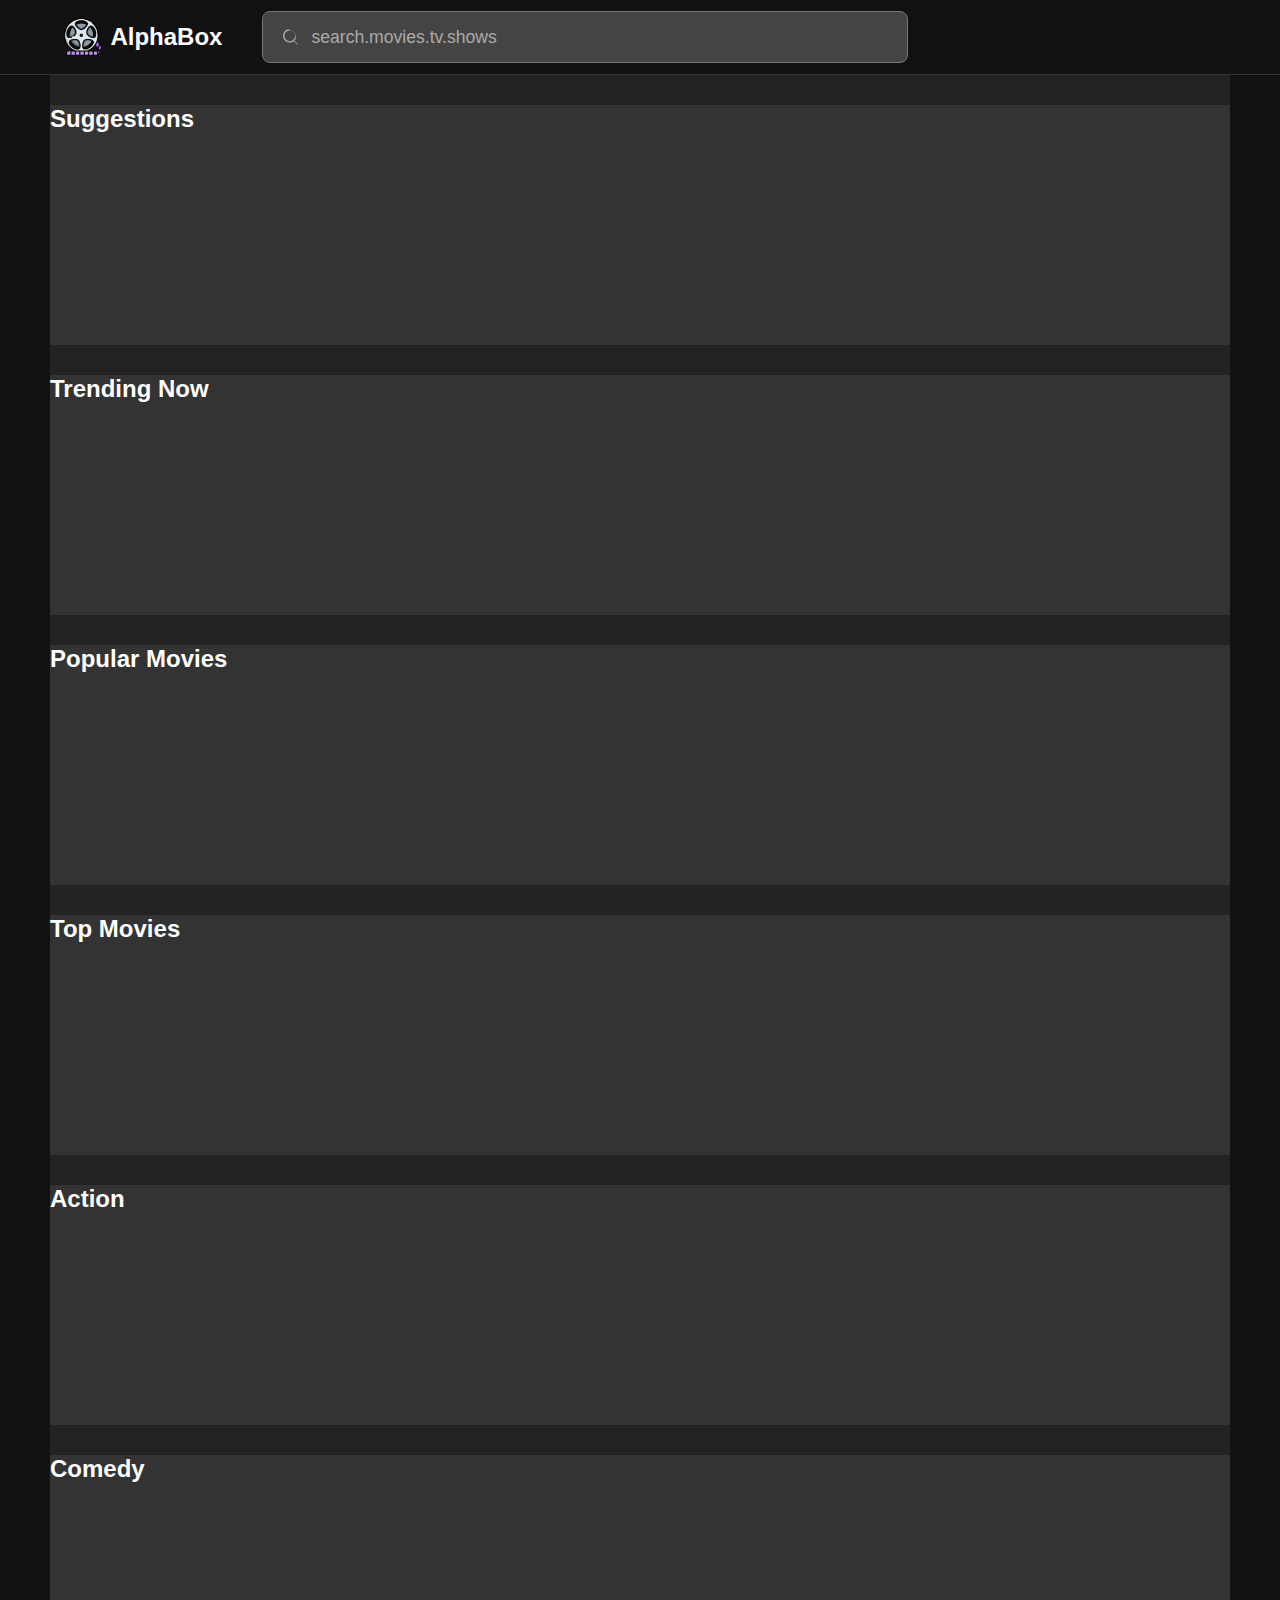
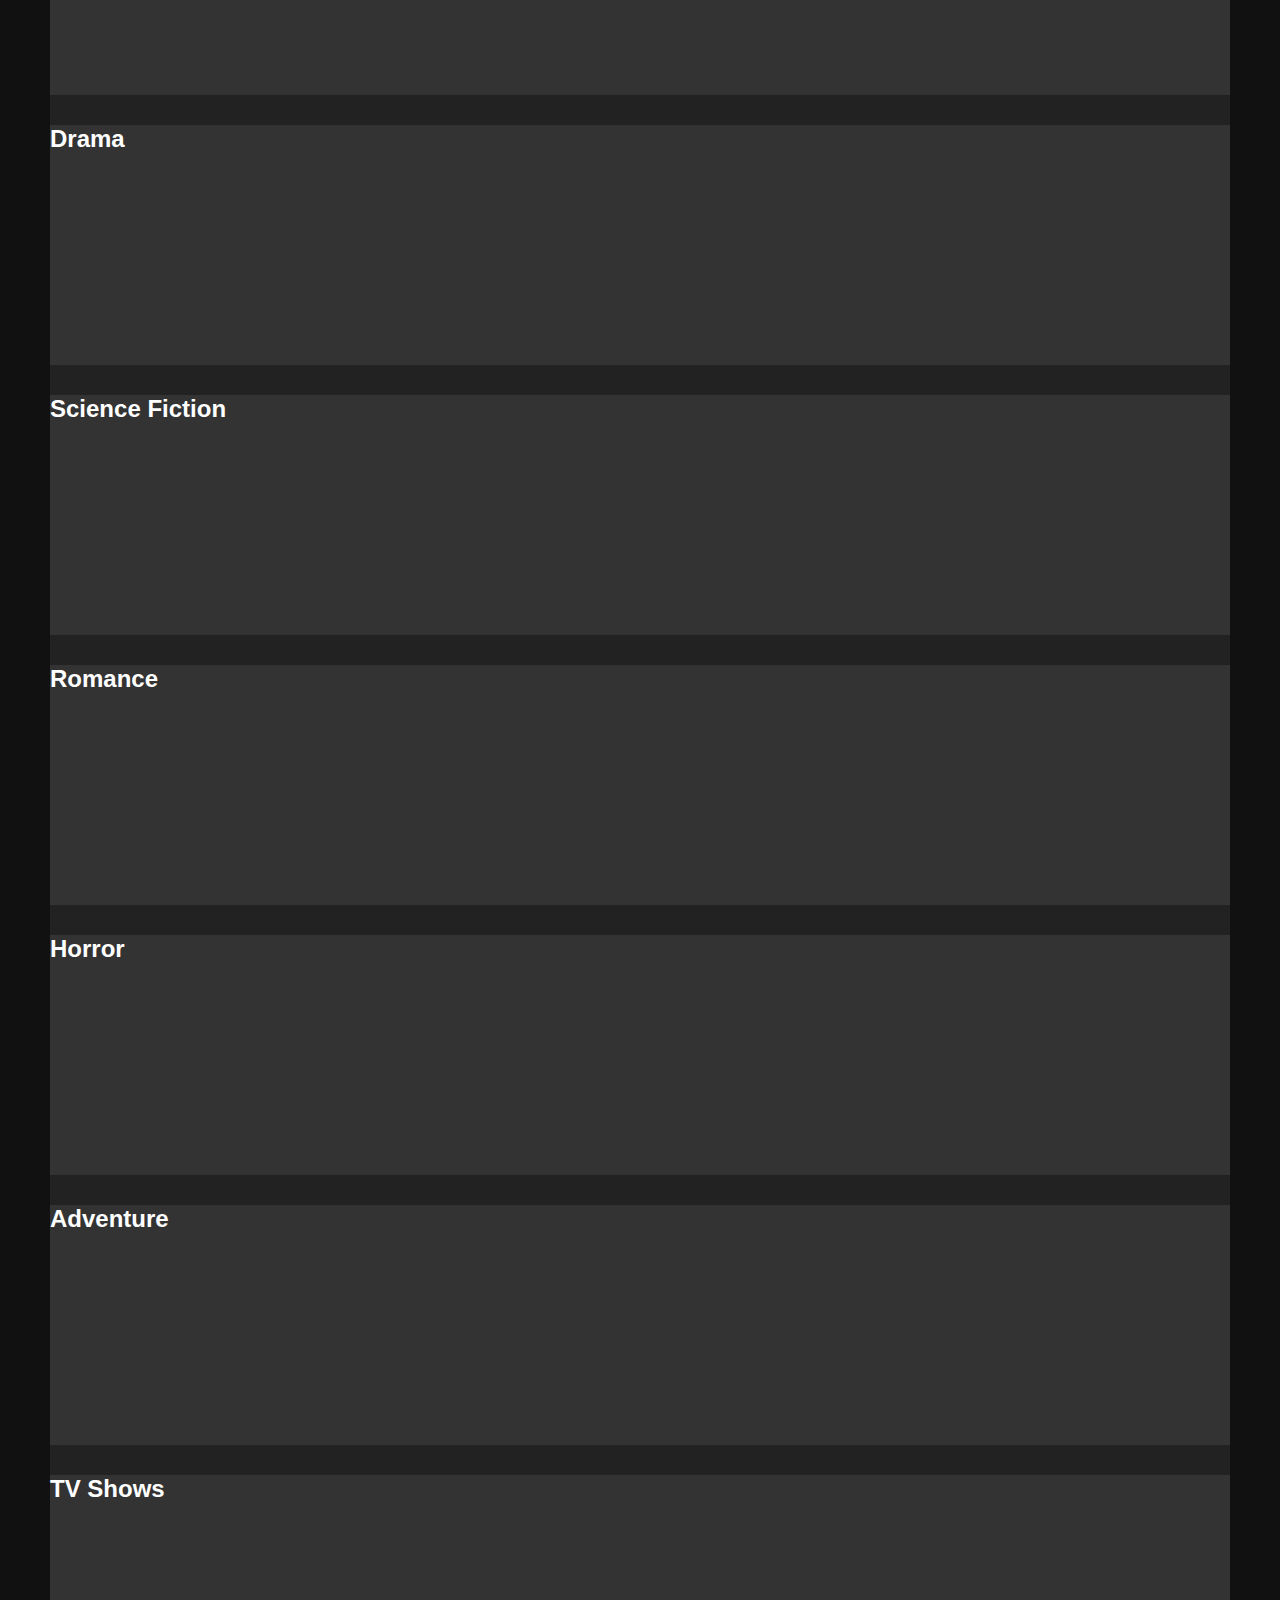
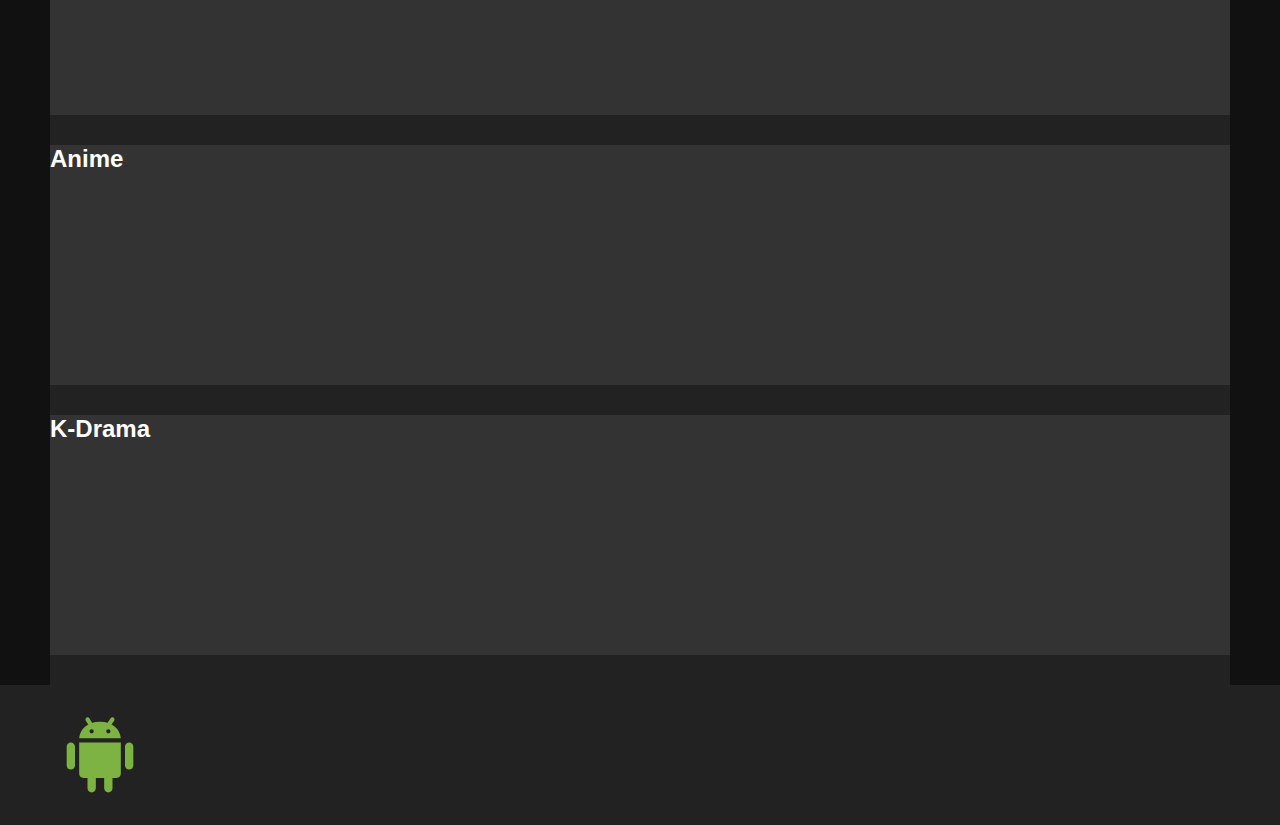
==== index.html @ a5f7875c "Adding Items" ====
<!DOCTYPE html>
<html lang="en">

<head>
    <meta charset="UTF-8">
    <meta name="viewport" content="width=device-width, initial-scale=1.0">
    <title>AlphaBox - Movie/TV Show Database</title>
    <link rel="stylesheet" href="./styles/main.css">
</head>

<body>
    <div class="body">
        <nav class="navbar">
            <div class="nav">
                <!-- An Image -->
                <img src="./media/Icons/film-reel.png" alt="animated-movie-icon">

                <p>AlphaBox</p>
                <div class="search-container">
                    <input type="text" name="search" id="search-input" class="search-input"
                        placeholder="search.movies.tv.shows">
                    <div class="search-icon">
                        <svg xmlns="http://www.w3.org/2000/svg" fill="currentColor" viewBox="0 0 24 24">
                            <path
                                d="M10.2 0C4.6 0 0 4.6 0 10.2s4.6 10.2 10.2 10.2c2.3 0 4.5-.7 6.3-2l4.7 4.7c.2.2.5.2.7 0s.2-.5 0-.7l-4.7-4.7c1.3-1.6 2-3.7 2-6 0-5.6-4.6-10.2-10.2-10.2zm0 18.3c-4.4 0-8-3.6-8-8s3.6-8 8-8 8 3.6 8 8-3.6 8-8 8z" />
                        </svg>
                    </div>
                </div>
            </div>
        </nav>

        <main class="main">
            <div class="main-content">
                <section class="category">
                    <h2>Suggestions</h2>
                    <div class="suggestions"></div>
                </section>

                <section class="category">
                    <h2>Trending Now</h2>
                    <div class="trending-now"></div>
                </section>

                <section class="category">
                    <h2>Popular Movies</h2>
                    <div class="popular-movies"></div>
                </section>

                <section class="category">
                    <h2>Top Movies</h2>
                    <div class=""></div>
                </section>

                <section class="category">
                    <h2>Action</h2>
                    <div class=""></div>
                </section>

                <section class="category">
                    <h2>Comedy</h2>
                    <div class=""></div>
                </section>

                <section class="category">
                    <h2>Drama</h2>
                    <div class=""></div>
                </section>

                <section class="category">
                    <h2>Science Fiction</h2>
                    <div class=""></div>
                </section>

                <section class="category">
                    <h2>Romance</h2>
                    <div class=""></div>
                </section>

                <section class="category">
                    <h2>Horror</h2>
                    <div class=""></div>
                </section>

                <section class="category">
                    <h2>Adventure</h2>
                    <div class=""></div>
                </section>

                <section class="category">
                    <h2>TV Shows</h2>
                    <div class=""></div>
                </section>

                <section class="category">
                    <h2>Anime</h2>
                    <div class=""></div>
                </section>

                <section class="category">
                    <h2>K-Drama</h2>
                    <div class=""></div>
                </section>
            </div>
        </main>

        <footer class="footer">
            <!-- Android Icon -->
            <svg xmlns="http://www.w3.org/2000/svg" x="0px" y="0px" width="100" height="100" viewBox="0 0 48 48">
                <path fill="#7cb342"
                    d="M12 29c0 1.1-.9 2-2 2s-2-.9-2-2v-9c0-1.1.9-2 2-2s2 .9 2 2V29zM40 29c0 1.1-.9 2-2 2s-2-.9-2-2v-9c0-1.1.9-2 2-2s2 .9 2 2V29zM22 40c0 1.1-.9 2-2 2s-2-.9-2-2v-9c0-1.1.9-2 2-2s2 .9 2 2V40zM30 40c0 1.1-.9 2-2 2s-2-.9-2-2v-9c0-1.1.9-2 2-2s2 .9 2 2V40z">
                </path>
                <path fill="#7cb342"
                    d="M14 18v15c0 1.1.9 2 2 2h16c1.1 0 2-.9 2-2V18H14zM24 8c-6 0-9.7 3.6-10 8h20C33.7 11.6 30 8 24 8zM20 13.6c-.6 0-1-.4-1-1 0-.6.4-1 1-1s1 .4 1 1C21 13.1 20.6 13.6 20 13.6zM28 13.6c-.6 0-1-.4-1-1 0-.6.4-1 1-1s1 .4 1 1C29 13.1 28.6 13.6 28 13.6z">
                </path>
                <path fill="#7cb342"
                    d="M28.3 10.5c-.2 0-.4-.1-.6-.2-.5-.3-.6-.9-.3-1.4l1.7-2.5c.3-.5.9-.6 1.4-.3.5.3.6.9.3 1.4l-1.7 2.5C29 10.3 28.7 10.5 28.3 10.5zM19.3 10.1c-.3 0-.7-.2-.8-.5l-1.3-2.1c-.3-.5-.2-1.1.3-1.4.5-.3 1.1-.2 1.4.3l1.3 2.1c.3.5.2 1.1-.3 1.4C19.7 10 19.5 10.1 19.3 10.1z">
                </path>
            </svg>
        </footer>
    </div>


</body>

</html>
---- styles/main.css ----
:root {
    --main-bg-color: #111;
    --bg-shades: #444;
    --main-text-color: #aaa;
}

* {
    margin: 0;
    padding: 0;
    box-sizing: border-box;
    font-family: "Montserrat", sans-serif;
    border: none;
    outline: none;
    text-decoration: none;
}

html,
body {
    height: 100%;
}

.body {
    min-height: 100vh;
}

/* --------------STYLING THE NAVIGATION PANE-------------- */
.navbar {
    display: flex;
    align-items: center;
    border-bottom: 1px solid #333;
    position: sticky;
    top: 0;
    z-index: 1;
    background: var(--main-bg-color);
    /* gap: 20px; */
    width: 100%;
}

.navbar .nav {
    display: flex;
    flex-direction: row;
    display: flex;
    align-items: center;
    gap: .5rem;
    padding: .7rem 4rem;
    width: 100%;
}

.navbar .nav p {
    color: white;
    font-size: 1.5rem;
    font-weight: 600;
}

.navbar .nav .search-container {
    display: flex;
    position: relative;
    width: 100%;
    align-items: center;
    margin: 0 2rem;
}

.navbar .nav .search-container .search-input {
    font-size: 1.1rem;
    padding: .9rem 3rem;
    border-radius: .5rem;
    width: 70%;
    background: var(--bg-shades);
    border: 1px solid #777;
    color: var(--main-text-color);
}

.navbar .nav .search-container .search-input::placeholder {
    color: var(--main-text-color);
}

.navbar .nav .search-container .search-input:focus {
    border: 1px solid #fff;
}

/* Override autocomplete styles */
.navbar .nav .search-container .search-input:-webkit-autofill,
.navbar .nav .search-container .search-input:-webkit-autofill:hover,
.navbar .nav .search-container .search-input:-webkit-autofill:focus,
.navbar .nav .search-container .search-input:autofill,
.navbar .nav .search-container .search-input:autofill:hover,
.navbar .nav .search-container .search-input:autofill:focus {
    -webkit-text-fill-color: var(--main-text-color) !important;
    -webkit-box-shadow: 0 0 0px 1000px var(--bg-shades) inset !important;
    box-shadow: 0 0 0px 1000px var(--bg-shades) inset !important;
    transition: background-color 5000s ease-in-out 0s !important;
}

.navbar .nav .search-container .search-icon {
    position: absolute;
    display: flex;
    left: 1.3rem;
    top: 50%;
    transform: translateY(-50%);
    color: var(--main-text-color);
}

.navbar .nav .search-container .search-icon svg {
    color: inherit;
    width: 1rem;
    cursor: pointer;
}

.navbar .nav img {
    width: 2.4rem;
}

/* =========== END OF NAVBAR========== */

/* ============== STYLING THE MAIN DIV ============== */

.main {
    background: var(--main-bg-color);
    /* height: 70vh; */
    display: flex;
    flex-direction: column;
    justify-content: center;
    padding: 0 50px;
}

.main .main-content {
    color: white;
    background: #222;
    height: 100%;
}

.main .main-content .category {
    display: flex;
    flex-direction: column;
    height: 15rem;
    background: #333;
    margin: 30px 0;
}

/* ----------END OF MAIN DIV---------- */

/* ---------------STYLING THE FOOTER-------------- */
.footer {
    background: #222;
    display: flex;
    flex-direction: column;
    justify-content: center;
    padding: 20px 50px;
}










/* Media Query widths */
/* 
Mobile
720px

PC X Big Tab
1100px
1300px
1500px;
*/
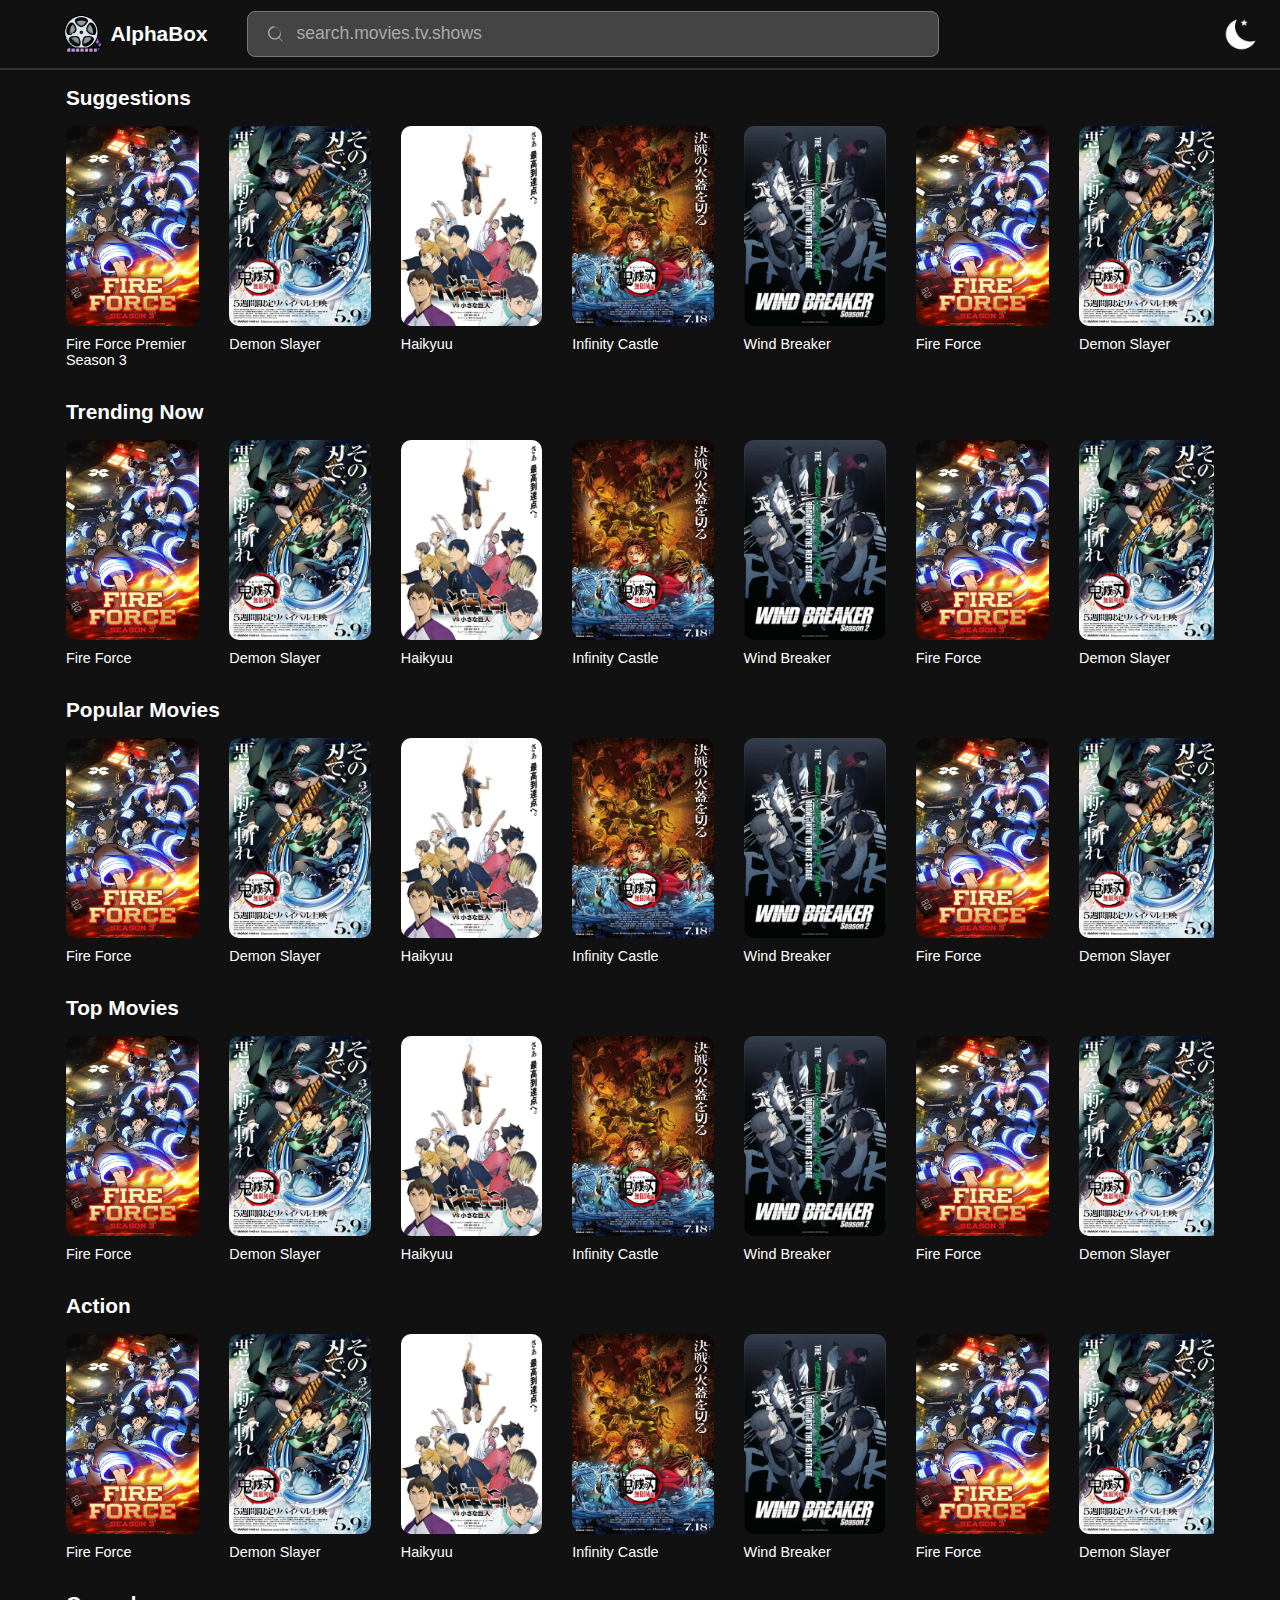
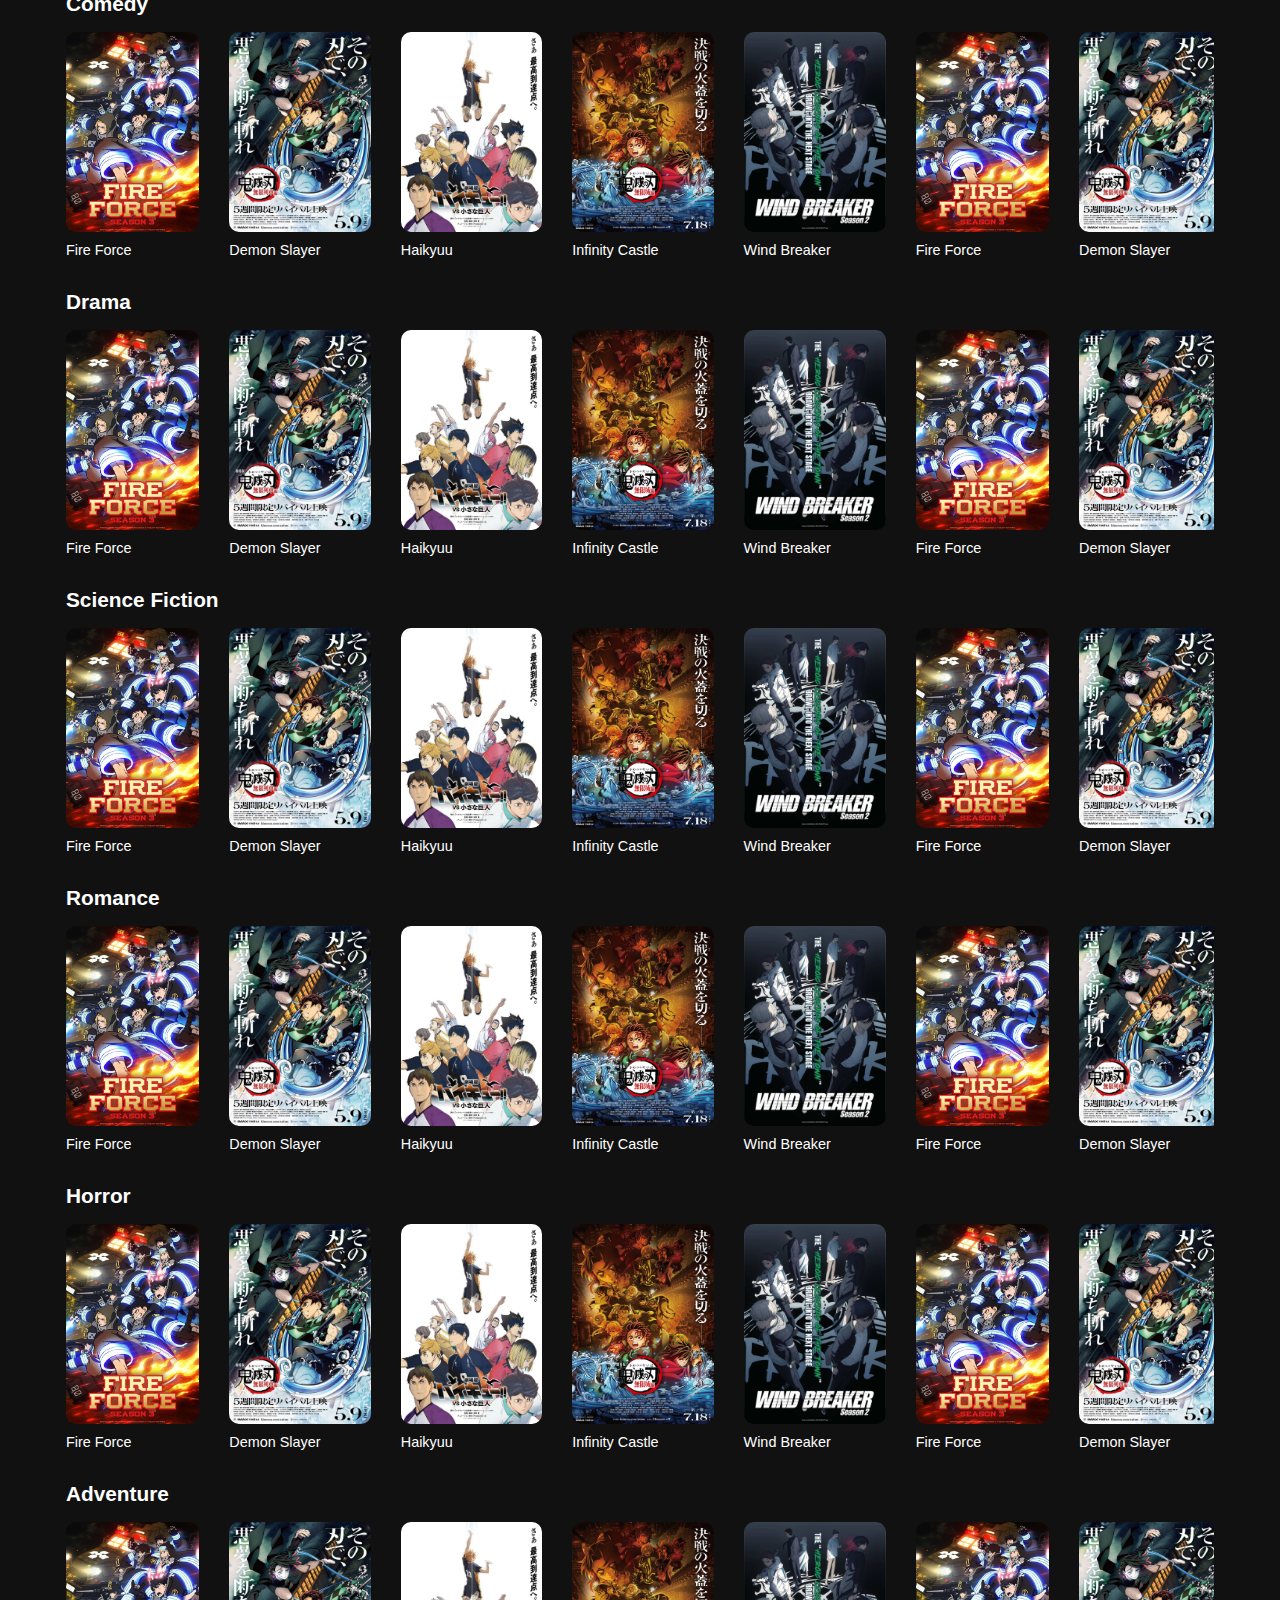
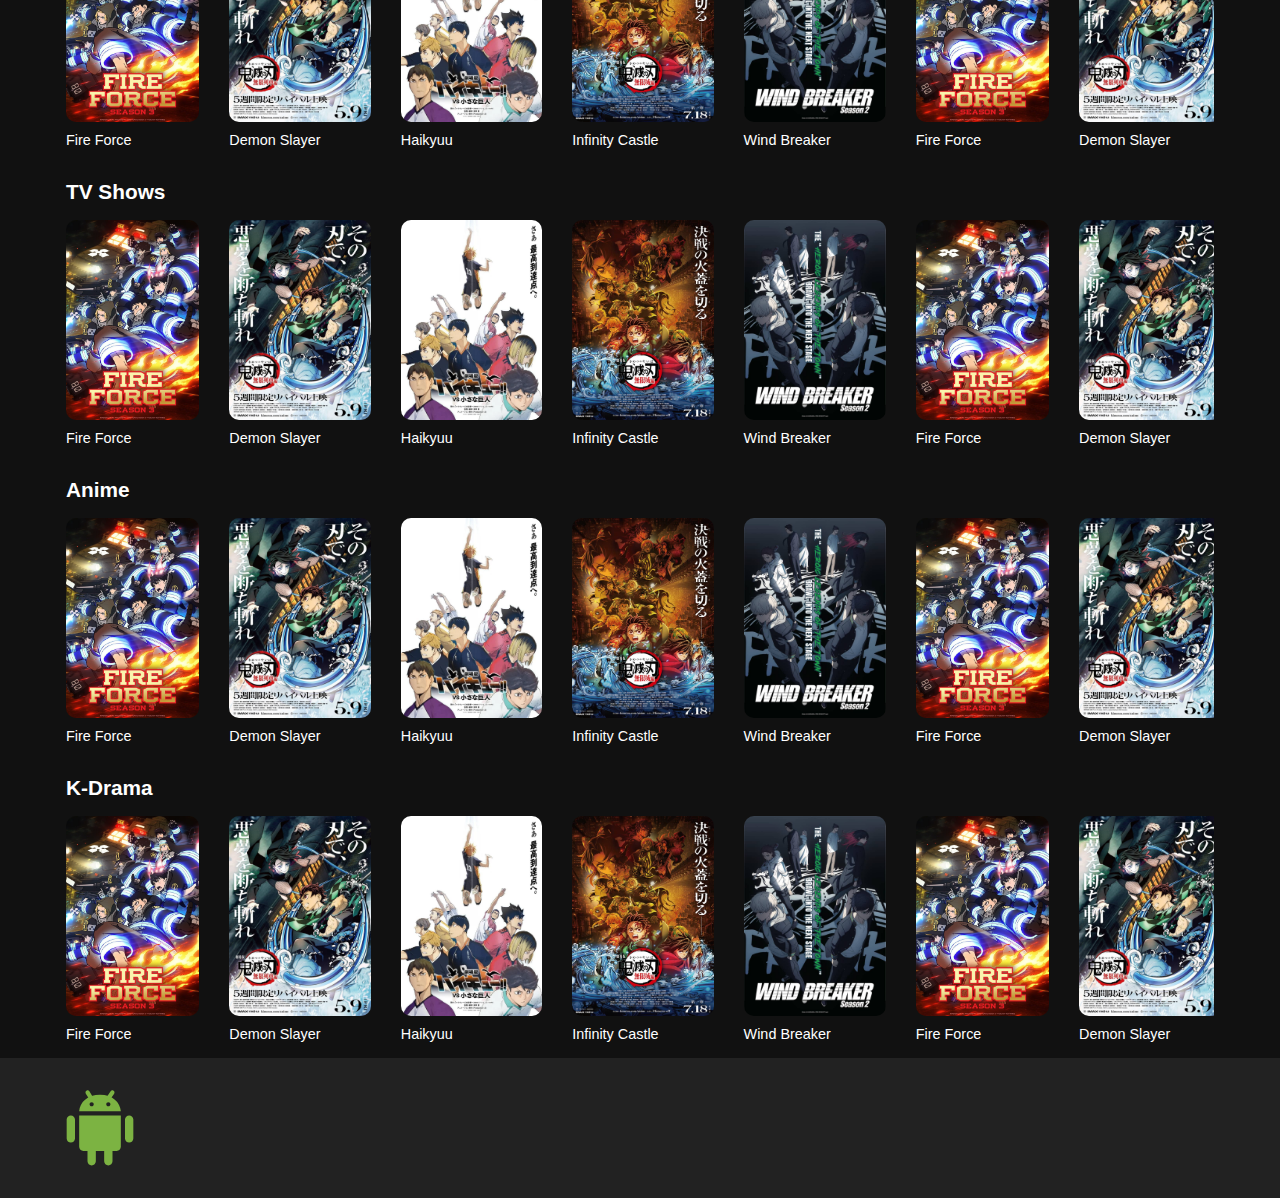
==== commit 196d809d: "Added More Styles and Style component" ====
--- a/index.html
+++ b/index.html
@@ -26,6 +26,7 @@
                         </svg>
                     </div>
                 </div>
+                <img src="./media/Icons/moon.png" alt="Dark or Light Mode" id="dark-light-mode">
             </div>
         </nav>
 
@@ -33,72 +34,646 @@
             <div class="main-content">
                 <section class="category">
                     <h2>Suggestions</h2>
-                    <div class="suggestions"></div>
+                    <div class="suggestions movies">
+                        <div class="movieSum">
+                            <img src="./media/Images/Fire Force.jpg" alt="Movie Summary">
+                            <p>Fire Force Premier Season 3</p>
+                        </div>
+                        <div class="movieSum">
+                            <img src="./media/Images/Demon Slayer.jpg" alt="Movie Summary">
+                            <p>Demon Slayer</p>
+                        </div>
+                        <div class="movieSum">
+                            <img src="./media/Images/Haikyuu.jpg" alt="Movie Summary">
+                            <p>Haikyuu</p>
+                        </div>
+                        <div class="movieSum">
+                            <img src="./media/Images/Infinity Castle.jpg" alt="Movie Summary">
+                            <p>Infinity Castle</p>
+                        </div>
+                        <div class="movieSum">
+                            <img src="./media/Images/Wind breaker.jpg" alt="Movie Summary">
+                            <p>Wind Breaker</p>
+                        </div>
+                        <div class="movieSum">
+                            <img src="./media/Images/Fire Force.jpg" alt="Movie Summary">
+                            <p>Fire Force</p>
+                        </div>
+                        <div class="movieSum">
+                            <img src="./media/Images/Demon Slayer.jpg" alt="Movie Summary">
+                            <p>Demon Slayer</p>
+                        </div>
+                        <div class="movieSum">
+                            <img src="./media/Images/Haikyuu.jpg" alt="Movie Summary">
+                            <p>Haikyuu</p>
+                        </div>
+                        <div class="movieSum">
+                            <img src="./media/Images/Infinity Castle.jpg" alt="Movie Summary">
+                            <p>Infinity Castle</p>
+                        </div>
+                        <div class="movieSum">
+                            <img src="./media/Images/Wind breaker.jpg" alt="Movie Summary">
+                            <p>Wind Breaker</p>
+                        </div>
+                    </div>
                 </section>
 
                 <section class="category">
                     <h2>Trending Now</h2>
-                    <div class="trending-now"></div>
+                    <div class="trending-now movies">
+                        <div class="movieSum">
+                            <img src="./media/Images/Fire Force.jpg" alt="Movie Summary">
+                            <p>Fire Force</p>
+                        </div>
+                        <div class="movieSum">
+                            <img src="./media/Images/Demon Slayer.jpg" alt="Movie Summary">
+                            <p>Demon Slayer</p>
+                        </div>
+                        <div class="movieSum">
+                            <img src="./media/Images/Haikyuu.jpg" alt="Movie Summary">
+                            <p>Haikyuu</p>
+                        </div>
+                        <div class="movieSum">
+                            <img src="./media/Images/Infinity Castle.jpg" alt="Movie Summary">
+                            <p>Infinity Castle</p>
+                        </div>
+                        <div class="movieSum">
+                            <img src="./media/Images/Wind breaker.jpg" alt="Movie Summary">
+                            <p>Wind Breaker</p>
+                        </div>
+                        <div class="movieSum">
+                            <img src="./media/Images/Fire Force.jpg" alt="Movie Summary">
+                            <p>Fire Force</p>
+                        </div>
+                        <div class="movieSum">
+                            <img src="./media/Images/Demon Slayer.jpg" alt="Movie Summary">
+                            <p>Demon Slayer</p>
+                        </div>
+                        <div class="movieSum">
+                            <img src="./media/Images/Haikyuu.jpg" alt="Movie Summary">
+                            <p>Haikyuu</p>
+                        </div>
+                        <div class="movieSum">
+                            <img src="./media/Images/Infinity Castle.jpg" alt="Movie Summary">
+                            <p>Infinity Castle</p>
+                        </div>
+                        <div class="movieSum">
+                            <img src="./media/Images/Wind breaker.jpg" alt="Movie Summary">
+                            <p>Wind Breaker</p>
+                        </div>
+                    </div>
                 </section>
 
                 <section class="category">
                     <h2>Popular Movies</h2>
-                    <div class="popular-movies"></div>
+                    <div class="popular-movies movies">
+                        <div class="movieSum">
+                            <img src="./media/Images/Fire Force.jpg" alt="Movie Summary">
+                            <p>Fire Force</p>
+                        </div>
+                        <div class="movieSum">
+                            <img src="./media/Images/Demon Slayer.jpg" alt="Movie Summary">
+                            <p>Demon Slayer</p>
+                        </div>
+                        <div class="movieSum">
+                            <img src="./media/Images/Haikyuu.jpg" alt="Movie Summary">
+                            <p>Haikyuu</p>
+                        </div>
+                        <div class="movieSum">
+                            <img src="./media/Images/Infinity Castle.jpg" alt="Movie Summary">
+                            <p>Infinity Castle</p>
+                        </div>
+                        <div class="movieSum">
+                            <img src="./media/Images/Wind breaker.jpg" alt="Movie Summary">
+                            <p>Wind Breaker</p>
+                        </div>
+                        <div class="movieSum">
+                            <img src="./media/Images/Fire Force.jpg" alt="Movie Summary">
+                            <p>Fire Force</p>
+                        </div>
+                        <div class="movieSum">
+                            <img src="./media/Images/Demon Slayer.jpg" alt="Movie Summary">
+                            <p>Demon Slayer</p>
+                        </div>
+                        <div class="movieSum">
+                            <img src="./media/Images/Haikyuu.jpg" alt="Movie Summary">
+                            <p>Haikyuu</p>
+                        </div>
+                        <div class="movieSum">
+                            <img src="./media/Images/Infinity Castle.jpg" alt="Movie Summary">
+                            <p>Infinity Castle</p>
+                        </div>
+                        <div class="movieSum">
+                            <img src="./media/Images/Wind breaker.jpg" alt="Movie Summary">
+                            <p>Wind Breaker</p>
+                        </div>
+                    </div>
                 </section>
 
                 <section class="category">
                     <h2>Top Movies</h2>
-                    <div class=""></div>
+                    <div class="top-movies movies">
+                        <div class="movieSum">
+                            <img src="./media/Images/Fire Force.jpg" alt="Movie Summary">
+                            <p>Fire Force</p>
+                        </div>
+                        <div class="movieSum">
+                            <img src="./media/Images/Demon Slayer.jpg" alt="Movie Summary">
+                            <p>Demon Slayer</p>
+                        </div>
+                        <div class="movieSum">
+                            <img src="./media/Images/Haikyuu.jpg" alt="Movie Summary">
+                            <p>Haikyuu</p>
+                        </div>
+                        <div class="movieSum">
+                            <img src="./media/Images/Infinity Castle.jpg" alt="Movie Summary">
+                            <p>Infinity Castle</p>
+                        </div>
+                        <div class="movieSum">
+                            <img src="./media/Images/Wind breaker.jpg" alt="Movie Summary">
+                            <p>Wind Breaker</p>
+                        </div>
+                        <div class="movieSum">
+                            <img src="./media/Images/Fire Force.jpg" alt="Movie Summary">
+                            <p>Fire Force</p>
+                        </div>
+                        <div class="movieSum">
+                            <img src="./media/Images/Demon Slayer.jpg" alt="Movie Summary">
+                            <p>Demon Slayer</p>
+                        </div>
+                        <div class="movieSum">
+                            <img src="./media/Images/Haikyuu.jpg" alt="Movie Summary">
+                            <p>Haikyuu</p>
+                        </div>
+                        <div class="movieSum">
+                            <img src="./media/Images/Infinity Castle.jpg" alt="Movie Summary">
+                            <p>Infinity Castle</p>
+                        </div>
+                        <div class="movieSum">
+                            <img src="./media/Images/Wind breaker.jpg" alt="Movie Summary">
+                            <p>Wind Breaker</p>
+                        </div>
+                    </div>
                 </section>
 
                 <section class="category">
                     <h2>Action</h2>
-                    <div class=""></div>
+                    <div class="action movies">
+                        <div class="movieSum">
+                            <img src="./media/Images/Fire Force.jpg" alt="Movie Summary">
+                            <p>Fire Force</p>
+                        </div>
+                        <div class="movieSum">
+                            <img src="./media/Images/Demon Slayer.jpg" alt="Movie Summary">
+                            <p>Demon Slayer</p>
+                        </div>
+                        <div class="movieSum">
+                            <img src="./media/Images/Haikyuu.jpg" alt="Movie Summary">
+                            <p>Haikyuu</p>
+                        </div>
+                        <div class="movieSum">
+                            <img src="./media/Images/Infinity Castle.jpg" alt="Movie Summary">
+                            <p>Infinity Castle</p>
+                        </div>
+                        <div class="movieSum">
+                            <img src="./media/Images/Wind breaker.jpg" alt="Movie Summary">
+                            <p>Wind Breaker</p>
+                        </div>
+                        <div class="movieSum">
+                            <img src="./media/Images/Fire Force.jpg" alt="Movie Summary">
+                            <p>Fire Force</p>
+                        </div>
+                        <div class="movieSum">
+                            <img src="./media/Images/Demon Slayer.jpg" alt="Movie Summary">
+                            <p>Demon Slayer</p>
+                        </div>
+                        <div class="movieSum">
+                            <img src="./media/Images/Haikyuu.jpg" alt="Movie Summary">
+                            <p>Haikyuu</p>
+                        </div>
+                        <div class="movieSum">
+                            <img src="./media/Images/Infinity Castle.jpg" alt="Movie Summary">
+                            <p>Infinity Castle</p>
+                        </div>
+                        <div class="movieSum">
+                            <img src="./media/Images/Wind breaker.jpg" alt="Movie Summary">
+                            <p>Wind Breaker</p>
+                        </div>
+                    </div>
                 </section>
 
                 <section class="category">
                     <h2>Comedy</h2>
-                    <div class=""></div>
+                    <div class="comedy movies">
+                        <div class="movieSum">
+                            <img src="./media/Images/Fire Force.jpg" alt="Movie Summary">
+                            <p>Fire Force</p>
+                        </div>
+                        <div class="movieSum">
+                            <img src="./media/Images/Demon Slayer.jpg" alt="Movie Summary">
+                            <p>Demon Slayer</p>
+                        </div>
+                        <div class="movieSum">
+                            <img src="./media/Images/Haikyuu.jpg" alt="Movie Summary">
+                            <p>Haikyuu</p>
+                        </div>
+                        <div class="movieSum">
+                            <img src="./media/Images/Infinity Castle.jpg" alt="Movie Summary">
+                            <p>Infinity Castle</p>
+                        </div>
+                        <div class="movieSum">
+                            <img src="./media/Images/Wind breaker.jpg" alt="Movie Summary">
+                            <p>Wind Breaker</p>
+                        </div>
+                        <div class="movieSum">
+                            <img src="./media/Images/Fire Force.jpg" alt="Movie Summary">
+                            <p>Fire Force</p>
+                        </div>
+                        <div class="movieSum">
+                            <img src="./media/Images/Demon Slayer.jpg" alt="Movie Summary">
+                            <p>Demon Slayer</p>
+                        </div>
+                        <div class="movieSum">
+                            <img src="./media/Images/Haikyuu.jpg" alt="Movie Summary">
+                            <p>Haikyuu</p>
+                        </div>
+                        <div class="movieSum">
+                            <img src="./media/Images/Infinity Castle.jpg" alt="Movie Summary">
+                            <p>Infinity Castle</p>
+                        </div>
+                        <div class="movieSum">
+                            <img src="./media/Images/Wind breaker.jpg" alt="Movie Summary">
+                            <p>Wind Breaker</p>
+                        </div>
+                    </div>
                 </section>
 
                 <section class="category">
                     <h2>Drama</h2>
-                    <div class=""></div>
+                    <div class="drama movies">
+                        <div class="movieSum">
+                            <img src="./media/Images/Fire Force.jpg" alt="Movie Summary">
+                            <p>Fire Force</p>
+                        </div>
+                        <div class="movieSum">
+                            <img src="./media/Images/Demon Slayer.jpg" alt="Movie Summary">
+                            <p>Demon Slayer</p>
+                        </div>
+                        <div class="movieSum">
+                            <img src="./media/Images/Haikyuu.jpg" alt="Movie Summary">
+                            <p>Haikyuu</p>
+                        </div>
+                        <div class="movieSum">
+                            <img src="./media/Images/Infinity Castle.jpg" alt="Movie Summary">
+                            <p>Infinity Castle</p>
+                        </div>
+                        <div class="movieSum">
+                            <img src="./media/Images/Wind breaker.jpg" alt="Movie Summary">
+                            <p>Wind Breaker</p>
+                        </div>
+                        <div class="movieSum">
+                            <img src="./media/Images/Fire Force.jpg" alt="Movie Summary">
+                            <p>Fire Force</p>
+                        </div>
+                        <div class="movieSum">
+                            <img src="./media/Images/Demon Slayer.jpg" alt="Movie Summary">
+                            <p>Demon Slayer</p>
+                        </div>
+                        <div class="movieSum">
+                            <img src="./media/Images/Haikyuu.jpg" alt="Movie Summary">
+                            <p>Haikyuu</p>
+                        </div>
+                        <div class="movieSum">
+                            <img src="./media/Images/Infinity Castle.jpg" alt="Movie Summary">
+                            <p>Infinity Castle</p>
+                        </div>
+                        <div class="movieSum">
+                            <img src="./media/Images/Wind breaker.jpg" alt="Movie Summary">
+                            <p>Wind Breaker</p>
+                        </div>
+                    </div>
                 </section>
 
                 <section class="category">
                     <h2>Science Fiction</h2>
-                    <div class=""></div>
+                    <div class="science-fiction movies">
+                        <div class="movieSum">
+                            <img src="./media/Images/Fire Force.jpg" alt="Movie Summary">
+                            <p>Fire Force</p>
+                        </div>
+                        <div class="movieSum">
+                            <img src="./media/Images/Demon Slayer.jpg" alt="Movie Summary">
+                            <p>Demon Slayer</p>
+                        </div>
+                        <div class="movieSum">
+                            <img src="./media/Images/Haikyuu.jpg" alt="Movie Summary">
+                            <p>Haikyuu</p>
+                        </div>
+                        <div class="movieSum">
+                            <img src="./media/Images/Infinity Castle.jpg" alt="Movie Summary">
+                            <p>Infinity Castle</p>
+                        </div>
+                        <div class="movieSum">
+                            <img src="./media/Images/Wind breaker.jpg" alt="Movie Summary">
+                            <p>Wind Breaker</p>
+                        </div>
+                        <div class="movieSum">
+                            <img src="./media/Images/Fire Force.jpg" alt="Movie Summary">
+                            <p>Fire Force</p>
+                        </div>
+                        <div class="movieSum">
+                            <img src="./media/Images/Demon Slayer.jpg" alt="Movie Summary">
+                            <p>Demon Slayer</p>
+                        </div>
+                        <div class="movieSum">
+                            <img src="./media/Images/Haikyuu.jpg" alt="Movie Summary">
+                            <p>Haikyuu</p>
+                        </div>
+                        <div class="movieSum">
+                            <img src="./media/Images/Infinity Castle.jpg" alt="Movie Summary">
+                            <p>Infinity Castle</p>
+                        </div>
+                        <div class="movieSum">
+                            <img src="./media/Images/Wind breaker.jpg" alt="Movie Summary">
+                            <p>Wind Breaker</p>
+                        </div>
+                    </div>
                 </section>
 
                 <section class="category">
                     <h2>Romance</h2>
-                    <div class=""></div>
+                    <div class="romance movies">
+                        <div class="movieSum">
+                            <img src="./media/Images/Fire Force.jpg" alt="Movie Summary">
+                            <p>Fire Force</p>
+                        </div>
+                        <div class="movieSum">
+                            <img src="./media/Images/Demon Slayer.jpg" alt="Movie Summary">
+                            <p>Demon Slayer</p>
+                        </div>
+                        <div class="movieSum">
+                            <img src="./media/Images/Haikyuu.jpg" alt="Movie Summary">
+                            <p>Haikyuu</p>
+                        </div>
+                        <div class="movieSum">
+                            <img src="./media/Images/Infinity Castle.jpg" alt="Movie Summary">
+                            <p>Infinity Castle</p>
+                        </div>
+                        <div class="movieSum">
+                            <img src="./media/Images/Wind breaker.jpg" alt="Movie Summary">
+                            <p>Wind Breaker</p>
+                        </div>
+                        <div class="movieSum">
+                            <img src="./media/Images/Fire Force.jpg" alt="Movie Summary">
+                            <p>Fire Force</p>
+                        </div>
+                        <div class="movieSum">
+                            <img src="./media/Images/Demon Slayer.jpg" alt="Movie Summary">
+                            <p>Demon Slayer</p>
+                        </div>
+                        <div class="movieSum">
+                            <img src="./media/Images/Haikyuu.jpg" alt="Movie Summary">
+                            <p>Haikyuu</p>
+                        </div>
+                        <div class="movieSum">
+                            <img src="./media/Images/Infinity Castle.jpg" alt="Movie Summary">
+                            <p>Infinity Castle</p>
+                        </div>
+                        <div class="movieSum">
+                            <img src="./media/Images/Wind breaker.jpg" alt="Movie Summary">
+                            <p>Wind Breaker</p>
+                        </div>
+                    </div>
                 </section>
 
                 <section class="category">
                     <h2>Horror</h2>
-                    <div class=""></div>
+                    <div class="horror movies">
+                        <div class="movieSum">
+                            <img src="./media/Images/Fire Force.jpg" alt="Movie Summary">
+                            <p>Fire Force</p>
+                        </div>
+                        <div class="movieSum">
+                            <img src="./media/Images/Demon Slayer.jpg" alt="Movie Summary">
+                            <p>Demon Slayer</p>
+                        </div>
+                        <div class="movieSum">
+                            <img src="./media/Images/Haikyuu.jpg" alt="Movie Summary">
+                            <p>Haikyuu</p>
+                        </div>
+                        <div class="movieSum">
+                            <img src="./media/Images/Infinity Castle.jpg" alt="Movie Summary">
+                            <p>Infinity Castle</p>
+                        </div>
+                        <div class="movieSum">
+                            <img src="./media/Images/Wind breaker.jpg" alt="Movie Summary">
+                            <p>Wind Breaker</p>
+                        </div>
+                        <div class="movieSum">
+                            <img src="./media/Images/Fire Force.jpg" alt="Movie Summary">
+                            <p>Fire Force</p>
+                        </div>
+                        <div class="movieSum">
+                            <img src="./media/Images/Demon Slayer.jpg" alt="Movie Summary">
+                            <p>Demon Slayer</p>
+                        </div>
+                        <div class="movieSum">
+                            <img src="./media/Images/Haikyuu.jpg" alt="Movie Summary">
+                            <p>Haikyuu</p>
+                        </div>
+                        <div class="movieSum">
+                            <img src="./media/Images/Infinity Castle.jpg" alt="Movie Summary">
+                            <p>Infinity Castle</p>
+                        </div>
+                        <div class="movieSum">
+                            <img src="./media/Images/Wind breaker.jpg" alt="Movie Summary">
+                            <p>Wind Breaker</p>
+                        </div>
+                    </div>
                 </section>
 
                 <section class="category">
                     <h2>Adventure</h2>
-                    <div class=""></div>
+                    <div class="adventure movies">
+                        <div class="movieSum">
+                            <img src="./media/Images/Fire Force.jpg" alt="Movie Summary">
+                            <p>Fire Force</p>
+                        </div>
+                        <div class="movieSum">
+                            <img src="./media/Images/Demon Slayer.jpg" alt="Movie Summary">
+                            <p>Demon Slayer</p>
+                        </div>
+                        <div class="movieSum">
+                            <img src="./media/Images/Haikyuu.jpg" alt="Movie Summary">
+                            <p>Haikyuu</p>
+                        </div>
+                        <div class="movieSum">
+                            <img src="./media/Images/Infinity Castle.jpg" alt="Movie Summary">
+                            <p>Infinity Castle</p>
+                        </div>
+                        <div class="movieSum">
+                            <img src="./media/Images/Wind breaker.jpg" alt="Movie Summary">
+                            <p>Wind Breaker</p>
+                        </div>
+                        <div class="movieSum">
+                            <img src="./media/Images/Fire Force.jpg" alt="Movie Summary">
+                            <p>Fire Force</p>
+                        </div>
+                        <div class="movieSum">
+                            <img src="./media/Images/Demon Slayer.jpg" alt="Movie Summary">
+                            <p>Demon Slayer</p>
+                        </div>
+                        <div class="movieSum">
+                            <img src="./media/Images/Haikyuu.jpg" alt="Movie Summary">
+                            <p>Haikyuu</p>
+                        </div>
+                        <div class="movieSum">
+                            <img src="./media/Images/Infinity Castle.jpg" alt="Movie Summary">
+                            <p>Infinity Castle</p>
+                        </div>
+                        <div class="movieSum">
+                            <img src="./media/Images/Wind breaker.jpg" alt="Movie Summary">
+                            <p>Wind Breaker</p>
+                        </div>
+                    </div>
                 </section>
 
                 <section class="category">
                     <h2>TV Shows</h2>
-                    <div class=""></div>
+                    <div class="tv-shows movies">
+                        <div class="movieSum">
+                            <img src="./media/Images/Fire Force.jpg" alt="Movie Summary">
+                            <p>Fire Force</p>
+                        </div>
+                        <div class="movieSum">
+                            <img src="./media/Images/Demon Slayer.jpg" alt="Movie Summary">
+                            <p>Demon Slayer</p>
+                        </div>
+                        <div class="movieSum">
+                            <img src="./media/Images/Haikyuu.jpg" alt="Movie Summary">
+                            <p>Haikyuu</p>
+                        </div>
+                        <div class="movieSum">
+                            <img src="./media/Images/Infinity Castle.jpg" alt="Movie Summary">
+                            <p>Infinity Castle</p>
+                        </div>
+                        <div class="movieSum">
+                            <img src="./media/Images/Wind breaker.jpg" alt="Movie Summary">
+                            <p>Wind Breaker</p>
+                        </div>
+                        <div class="movieSum">
+                            <img src="./media/Images/Fire Force.jpg" alt="Movie Summary">
+                            <p>Fire Force</p>
+                        </div>
+                        <div class="movieSum">
+                            <img src="./media/Images/Demon Slayer.jpg" alt="Movie Summary">
+                            <p>Demon Slayer</p>
+                        </div>
+                        <div class="movieSum">
+                            <img src="./media/Images/Haikyuu.jpg" alt="Movie Summary">
+                            <p>Haikyuu</p>
+                        </div>
+                        <div class="movieSum">
+                            <img src="./media/Images/Infinity Castle.jpg" alt="Movie Summary">
+                            <p>Infinity Castle</p>
+                        </div>
+                        <div class="movieSum">
+                            <img src="./media/Images/Wind breaker.jpg" alt="Movie Summary">
+                            <p>Wind Breaker</p>
+                        </div>
+                    </div>
                 </section>
 
                 <section class="category">
                     <h2>Anime</h2>
-                    <div class=""></div>
+                    <div class="anime movies">
+                        <div class="movieSum">
+                            <img src="./media/Images/Fire Force.jpg" alt="Movie Summary">
+                            <p>Fire Force</p>
+                        </div>
+                        <div class="movieSum">
+                            <img src="./media/Images/Demon Slayer.jpg" alt="Movie Summary">
+                            <p>Demon Slayer</p>
+                        </div>
+                        <div class="movieSum">
+                            <img src="./media/Images/Haikyuu.jpg" alt="Movie Summary">
+                            <p>Haikyuu</p>
+                        </div>
+                        <div class="movieSum">
+                            <img src="./media/Images/Infinity Castle.jpg" alt="Movie Summary">
+                            <p>Infinity Castle</p>
+                        </div>
+                        <div class="movieSum">
+                            <img src="./media/Images/Wind breaker.jpg" alt="Movie Summary">
+                            <p>Wind Breaker</p>
+                        </div>
+                        <div class="movieSum">
+                            <img src="./media/Images/Fire Force.jpg" alt="Movie Summary">
+                            <p>Fire Force</p>
+                        </div>
+                        <div class="movieSum">
+                            <img src="./media/Images/Demon Slayer.jpg" alt="Movie Summary">
+                            <p>Demon Slayer</p>
+                        </div>
+                        <div class="movieSum">
+                            <img src="./media/Images/Haikyuu.jpg" alt="Movie Summary">
+                            <p>Haikyuu</p>
+                        </div>
+                        <div class="movieSum">
+                            <img src="./media/Images/Infinity Castle.jpg" alt="Movie Summary">
+                            <p>Infinity Castle</p>
+                        </div>
+                        <div class="movieSum">
+                            <img src="./media/Images/Wind breaker.jpg" alt="Movie Summary">
+                            <p>Wind Breaker</p>
+                        </div>
+                    </div>
                 </section>
 
                 <section class="category">
                     <h2>K-Drama</h2>
-                    <div class=""></div>
+                    <div class="k-drama movies">
+                        <div class="movieSum">
+                            <img src="./media/Images/Fire Force.jpg" alt="Movie Summary">
+                            <p>Fire Force</p>
+                        </div>
+                        <div class="movieSum">
+                            <img src="./media/Images/Demon Slayer.jpg" alt="Movie Summary">
+                            <p>Demon Slayer</p>
+                        </div>
+                        <div class="movieSum">
+                            <img src="./media/Images/Haikyuu.jpg" alt="Movie Summary">
+                            <p>Haikyuu</p>
+                        </div>
+                        <div class="movieSum">
+                            <img src="./media/Images/Infinity Castle.jpg" alt="Movie Summary">
+                            <p>Infinity Castle</p>
+                        </div>
+                        <div class="movieSum">
+                            <img src="./media/Images/Wind breaker.jpg" alt="Movie Summary">
+                            <p>Wind Breaker</p>
+                        </div>
+                        <div class="movieSum">
+                            <img src="./media/Images/Fire Force.jpg" alt="Movie Summary">
+                            <p>Fire Force</p>
+                        </div>
+                        <div class="movieSum">
+                            <img src="./media/Images/Demon Slayer.jpg" alt="Movie Summary">
+                            <p>Demon Slayer</p>
+                        </div>
+                        <div class="movieSum">
+                            <img src="./media/Images/Haikyuu.jpg" alt="Movie Summary">
+                            <p>Haikyuu</p>
+                        </div>
+                        <div class="movieSum">
+                            <img src="./media/Images/Infinity Castle.jpg" alt="Movie Summary">
+                            <p>Infinity Castle</p>
+                        </div>
+                        <div class="movieSum">
+                            <img src="./media/Images/Wind breaker.jpg" alt="Movie Summary">
+                            <p>Wind Breaker</p>
+                        </div>
+                    </div>
                 </section>
             </div>
         </main>
--- a/styles/main.css
+++ b/styles/main.css
@@ -27,7 +27,7 @@
 .navbar {
     display: flex;
     align-items: center;
-    border-bottom: 1px solid #333;
+    border-bottom: 2px solid #333;
     position: sticky;
     top: 0;
     z-index: 1;
@@ -39,32 +39,34 @@
 .navbar .nav {
     display: flex;
     flex-direction: row;
-    display: flex;
     align-items: center;
     gap: .5rem;
     padding: .7rem 4rem;
     width: 100%;
+    /* background: green; */
 }
 
 .navbar .nav p {
     color: white;
-    font-size: 1.5rem;
+    font-size: 1.3rem;
     font-weight: 600;
 }
 
 .navbar .nav .search-container {
     display: flex;
     position: relative;
-    width: 100%;
+    width: 60%;
+    max-width: 90%;
     align-items: center;
     margin: 0 2rem;
 }
 
 .navbar .nav .search-container .search-input {
     font-size: 1.1rem;
-    padding: .9rem 3rem;
+    padding: .7rem 3rem;
     border-radius: .5rem;
-    width: 70%;
+    width: 100%;
+
     background: var(--bg-shades);
     border: 1px solid #777;
     color: var(--main-text-color);
@@ -95,8 +97,8 @@
     position: absolute;
     display: flex;
     left: 1.3rem;
-    top: 50%;
-    transform: translateY(-50%);
+    /* top: 50%; */
+    /* transform: translateY(-50%); */
     color: var(--main-text-color);
 }
 
@@ -110,6 +112,12 @@
     width: 2.4rem;
 }
 
+.navbar .nav #dark-light-mode {
+    position: absolute;
+    right: 1.2rem;
+    justify-self: right;
+}
+
 /* =========== END OF NAVBAR========== */
 
 /* ============== STYLING THE MAIN DIV ============== */
@@ -125,16 +133,58 @@
 
 .main .main-content {
     color: white;
-    background: #222;
+    /* background: #222; */
     height: 100%;
 }
 
 .main .main-content .category {
     display: flex;
     flex-direction: column;
-    height: 15rem;
-    background: #333;
-    margin: 30px 0;
+    /* height: 17rem; */
+    /* background: #333; */
+    /* margin: 1rem 0; */
+    padding: 1rem;
+}
+
+.main .main-content .category h2 {
+    margin-bottom: 1rem;
+    font-size: 1.3rem;
+}
+
+.main .main-content .category .movies {
+    display: flex;
+    flex-direction: row;
+    overflow-x: auto;
+    overflow-y: hidden;
+    column-gap: 30px;
+}
+
+.main .main-content .category .movies::-webkit-scrollbar {
+    display: none;
+}
+
+
+.main .main-content .category .movies .movieSum {
+    width: 100%;
+    height: 100%;
+    display: flex;
+    flex-direction: column;
+    /* background: green; */
+    /* margin: 0 30px; */
+}
+
+.main .main-content .category .movies .movieSum img {
+    max-width: none;
+    height: 12.5rem;
+    margin-bottom: 10px;
+    max-height: 100%;
+    border-radius: 10px;
+}
+
+.main .main-content .category .movies .movieSum p {
+    /* overflow: hidden;
+    word-wrap: normal; */
+    font-size: .9rem;
 }
 
 /* ----------END OF MAIN DIV---------- */
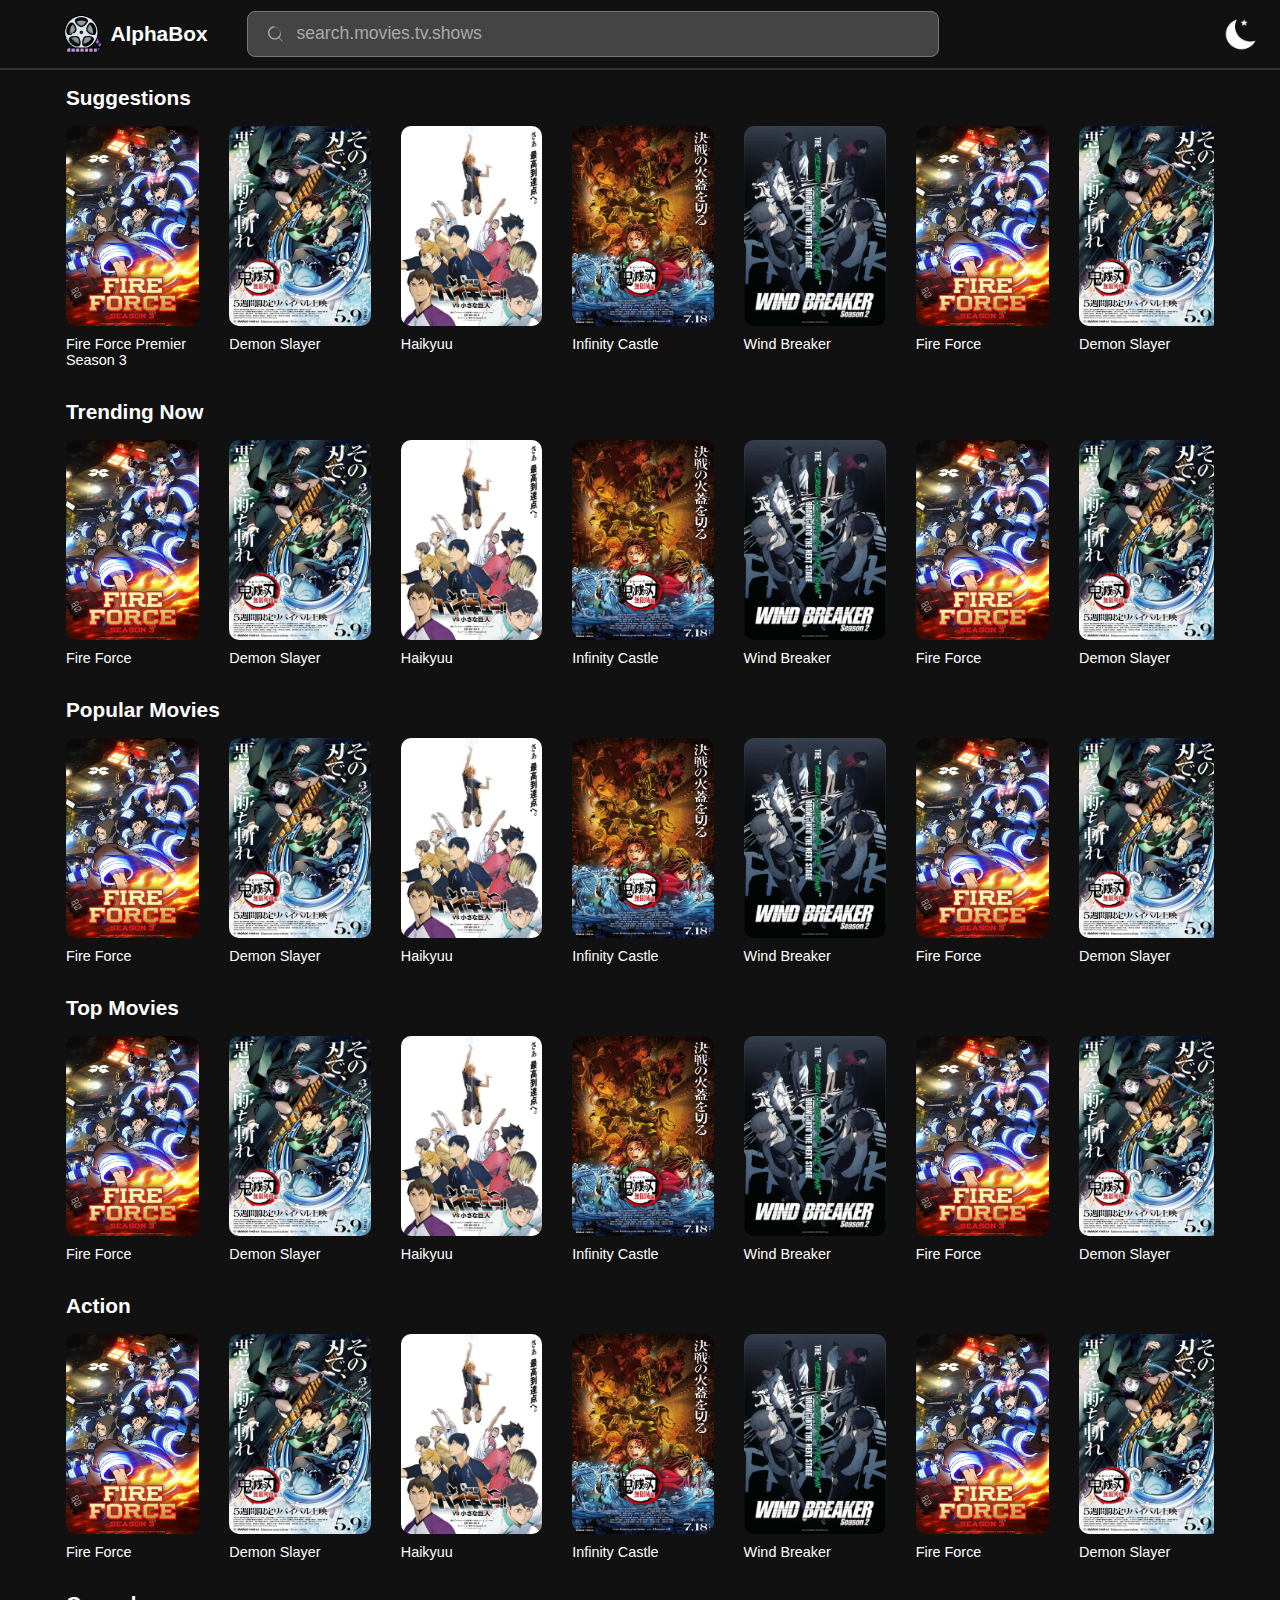
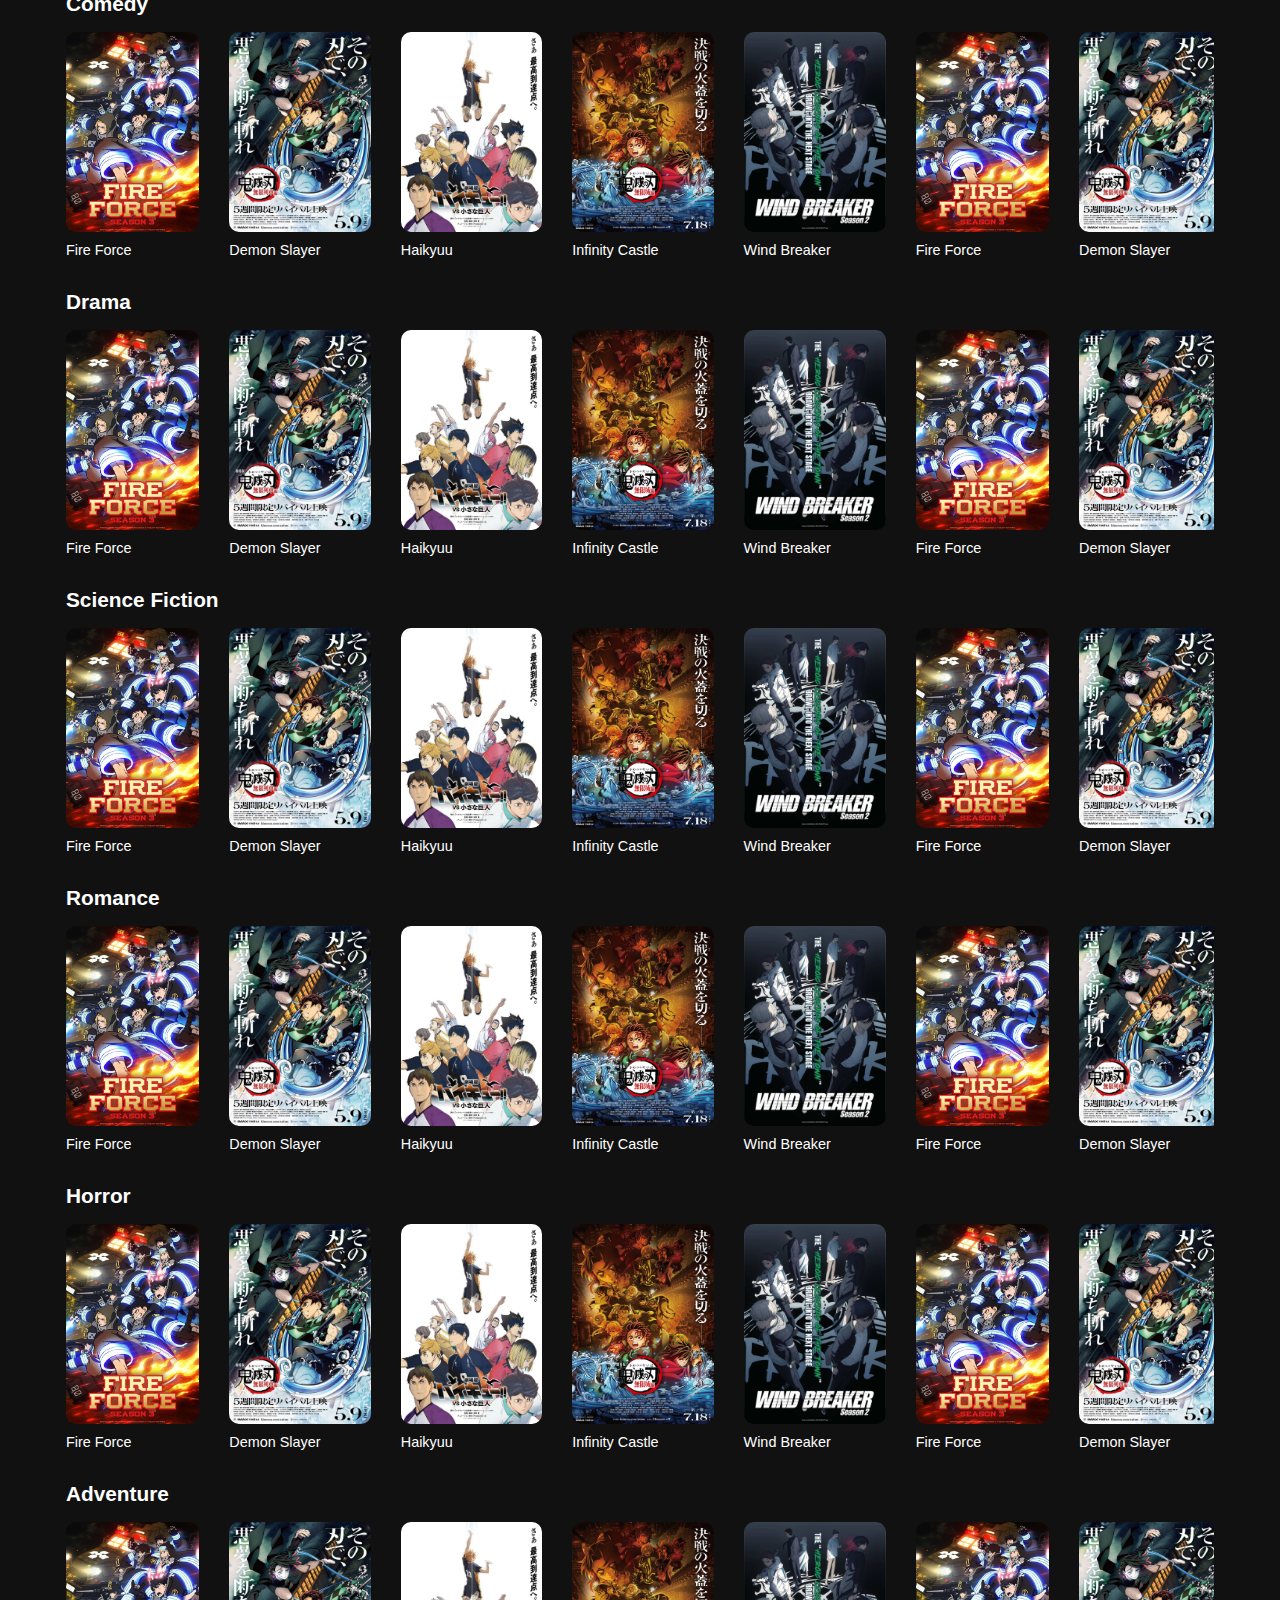
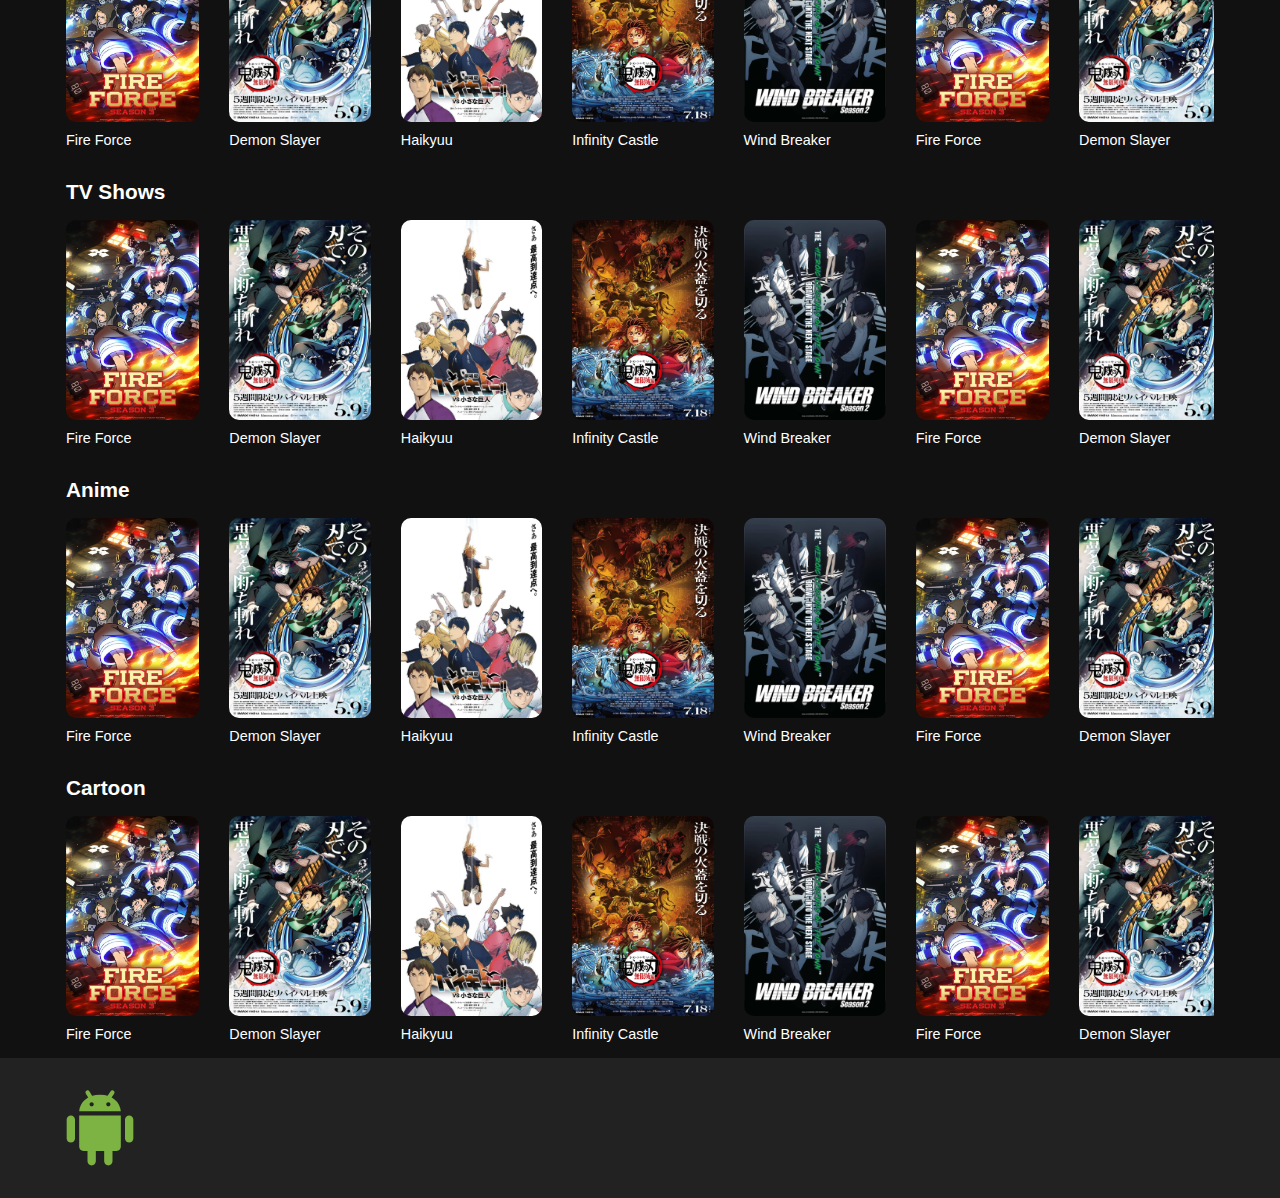
==== commit 43573b72: "Full Update - Still incorrect" ====
--- a/index.html
+++ b/index.html
@@ -631,8 +631,8 @@
                 </section>
 
                 <section class="category">
-                    <h2>K-Drama</h2>
-                    <div class="k-drama movies">
+                    <h2>Cartoon</h2>
+                    <div class="cartoon movies">
                         <div class="movieSum">
                             <img src="./media/Images/Fire Force.jpg" alt="Movie Summary">
                             <p>Fire Force</p>
@@ -694,6 +694,8 @@
         </footer>
     </div>
 
+    <script type="module" src="./scripts/fetch-movie.js"></script>
+
 
 </body>
 
--- a/styles/main.css
+++ b/styles/main.css
@@ -19,8 +19,14 @@
     height: 100%;
 }
 
+body {
+    background: var(--main-bg-color);
+}
+
 .body {
     min-height: 100vh;
+
+    background: var(--main-bg-color);
 }
 
 /* --------------STYLING THE NAVIGATION PANE-------------- */
@@ -216,4 +222,9 @@
 1100px
 1300px
 1500px;
+*/
+
+/* TMDB
+https://www.themoviedb.org
+ "This product uses the TMDB API but is not endorsed or certified by TMDB."
 */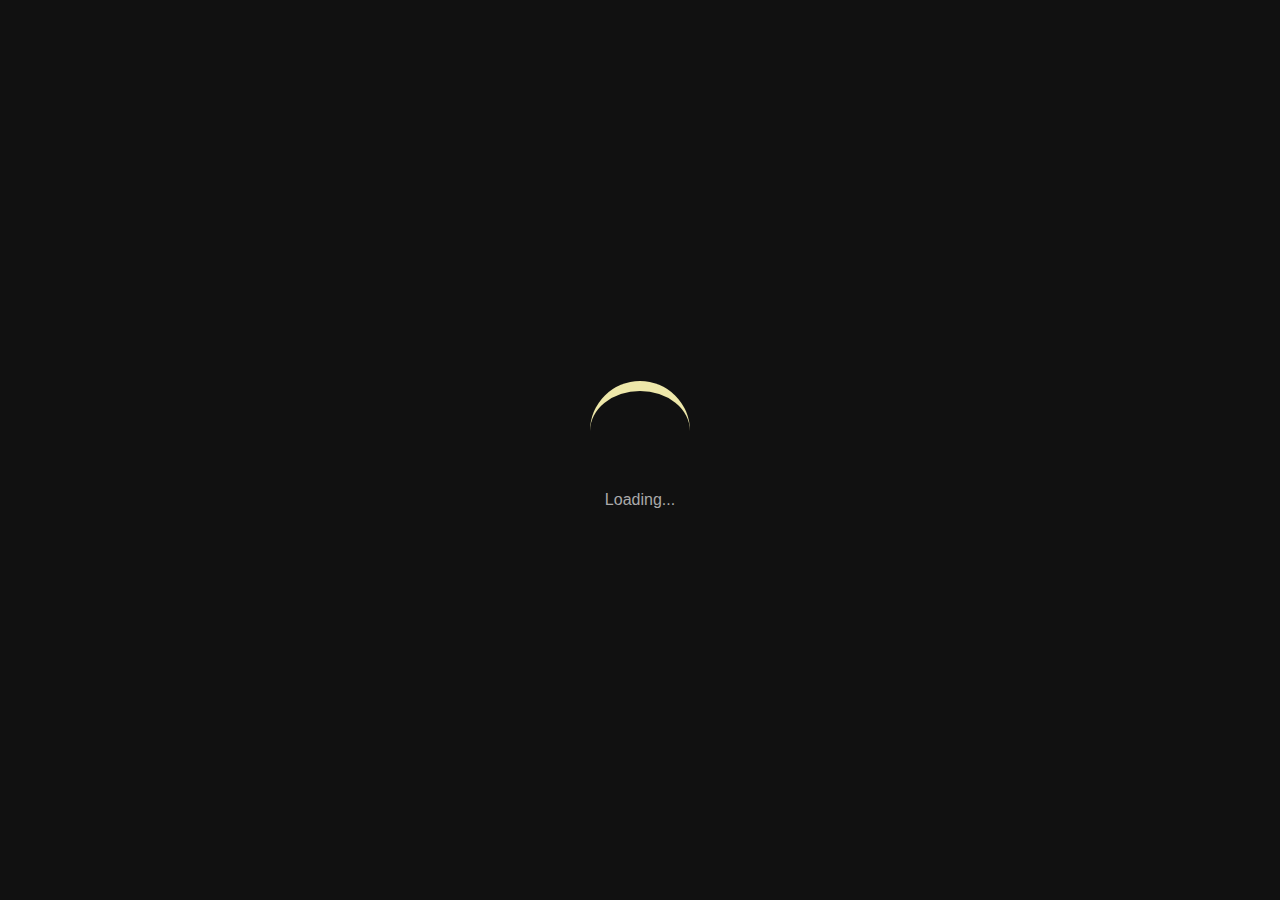
==== commit 3d6251bf: "Added Delay loader" ====
--- a/index.html
+++ b/index.html
@@ -693,7 +693,19 @@
             </svg>
         </footer>
     </div>
-
+    <!-- END OF THE .BODY DIV -->
+
+    <!-- CREATING THE LOADER ANIMATION -->
+    <div class="loader">
+        <div class="circle"></div>
+        <p>Loading...</p>
+    </div>
+
+
+
+
+
+    <!-- SCRIPT -->
     <script type="module" src="./scripts/fetch-movie.js"></script>
 
 
--- a/styles/main.css
+++ b/styles/main.css
@@ -17,6 +17,7 @@
 html,
 body {
     height: 100%;
+
 }
 
 body {
@@ -24,7 +25,9 @@
 }
 
 .body {
-    min-height: 100vh;
+    /* min-height: 100vh; */
+
+    display: none;
 
     background: var(--main-bg-color);
 }
@@ -204,10 +207,47 @@
     padding: 20px 50px;
 }
 
-
-
-
-
+/* -----------END OF FOOTER STYLING---------- */
+
+
+
+
+
+/* ---------STYLING THE LOADER------------- */
+.body {
+    display: none;
+}
+
+.loader {
+    /* background: crimson; */
+    width: 100%;
+    height: 100vh;
+    display: flex;
+    flex-direction: column;
+    justify-content: center;
+    align-items: center;
+}
+
+.loader .circle {
+    width: 100px;
+    height: 100px;
+    border-top: 10px solid palegoldenrod;
+    border-radius: 50%;
+    animation: spin 1s linear infinite;
+}
+
+@keyframes spin {
+    0% {}
+
+    100% {
+        transform: rotate(360deg);
+    }
+}
+
+.loader p {
+    color: var(--main-text-color);
+    margin: 10px;
+}
 
 
 
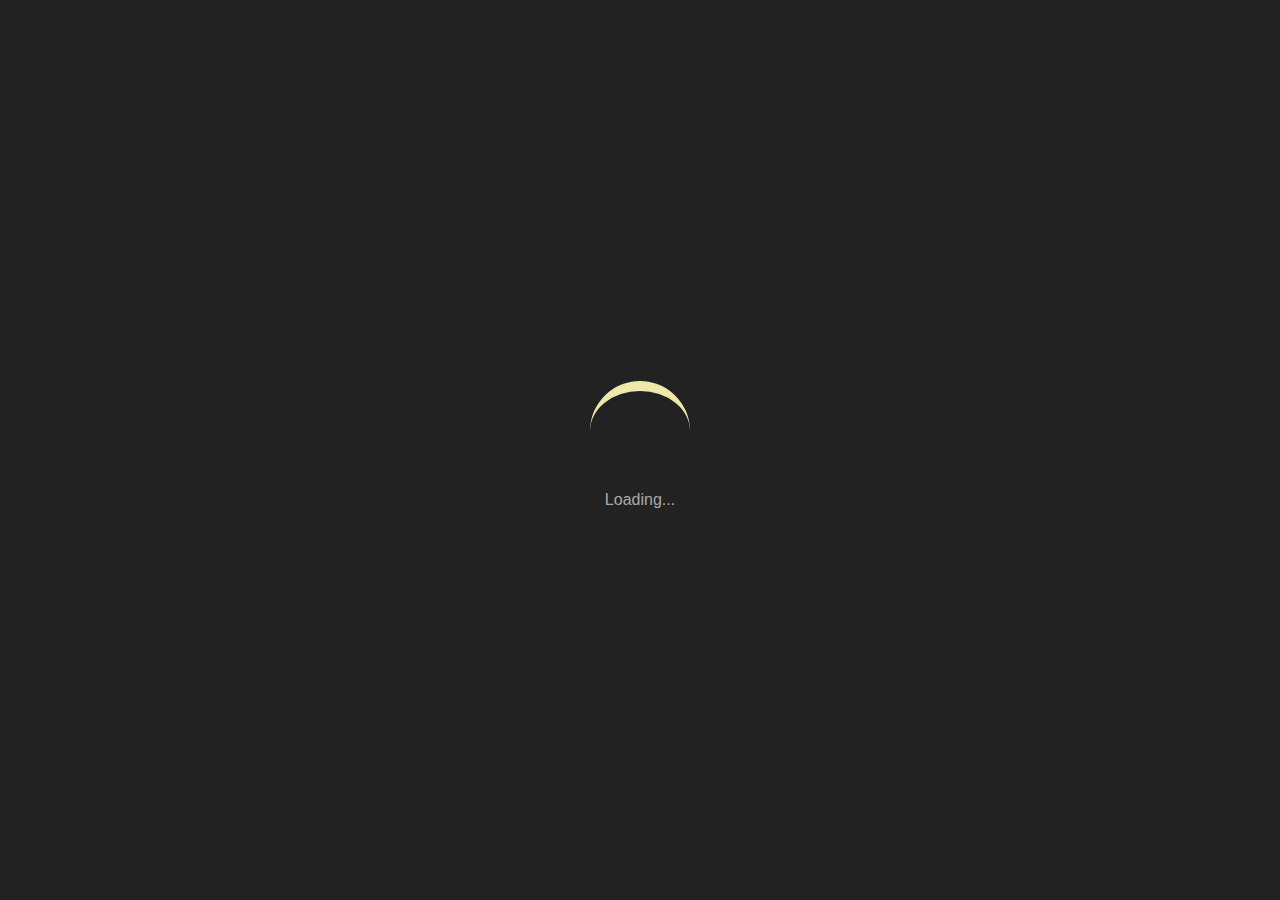
==== commit 99c0e09e: "Added the Search Functionality" ====
--- a/index.html
+++ b/index.html
@@ -19,14 +19,14 @@
                 <div class="search-container">
                     <input type="text" name="search" id="search-input" class="search-input"
                         placeholder="search.movies.tv.shows">
-                    <div class="search-icon">
+                    <div class="search-icon" id="searchBtn">
                         <svg xmlns="http://www.w3.org/2000/svg" fill="currentColor" viewBox="0 0 24 24">
                             <path
                                 d="M10.2 0C4.6 0 0 4.6 0 10.2s4.6 10.2 10.2 10.2c2.3 0 4.5-.7 6.3-2l4.7 4.7c.2.2.5.2.7 0s.2-.5 0-.7l-4.7-4.7c1.3-1.6 2-3.7 2-6 0-5.6-4.6-10.2-10.2-10.2zm0 18.3c-4.4 0-8-3.6-8-8s3.6-8 8-8 8 3.6 8 8-3.6 8-8 8z" />
                         </svg>
                     </div>
                 </div>
-                <img src="./media/Icons/moon.png" alt="Dark or Light Mode" id="dark-light-mode">
+                <img src="./media/Icons/dark-mode.png" alt="Dark or Light Mode" id="dark-light-mode">
             </div>
         </nav>
 
@@ -401,54 +401,146 @@
                 </section>
 
                 <section class="category">
-                    <h2>Romance</h2>
-                    <div class="romance movies">
-                        <div class="movieSum">
-                            <img src="./media/Images/Fire Force.jpg" alt="Movie Summary">
-                            <p>Fire Force</p>
-                        </div>
-                        <div class="movieSum">
-                            <img src="./media/Images/Demon Slayer.jpg" alt="Movie Summary">
-                            <p>Demon Slayer</p>
-                        </div>
-                        <div class="movieSum">
-                            <img src="./media/Images/Haikyuu.jpg" alt="Movie Summary">
-                            <p>Haikyuu</p>
-                        </div>
-                        <div class="movieSum">
-                            <img src="./media/Images/Infinity Castle.jpg" alt="Movie Summary">
-                            <p>Infinity Castle</p>
-                        </div>
-                        <div class="movieSum">
-                            <img src="./media/Images/Wind breaker.jpg" alt="Movie Summary">
-                            <p>Wind Breaker</p>
-                        </div>
-                        <div class="movieSum">
-                            <img src="./media/Images/Fire Force.jpg" alt="Movie Summary">
-                            <p>Fire Force</p>
-                        </div>
-                        <div class="movieSum">
-                            <img src="./media/Images/Demon Slayer.jpg" alt="Movie Summary">
-                            <p>Demon Slayer</p>
-                        </div>
-                        <div class="movieSum">
-                            <img src="./media/Images/Haikyuu.jpg" alt="Movie Summary">
-                            <p>Haikyuu</p>
-                        </div>
-                        <div class="movieSum">
-                            <img src="./media/Images/Infinity Castle.jpg" alt="Movie Summary">
-                            <p>Infinity Castle</p>
-                        </div>
-                        <div class="movieSum">
-                            <img src="./media/Images/Wind breaker.jpg" alt="Movie Summary">
-                            <p>Wind Breaker</p>
-                        </div>
-                    </div>
-                </section>
-
-                <section class="category">
-                    <h2>Horror</h2>
-                    <div class="horror movies">
+                    <h2>Documentary</h2>
+                    <div class="documentary movies">
+                        <div class="movieSum">
+                            <img src="./media/Images/Fire Force.jpg" alt="Movie Summary">
+                            <p>Fire Force</p>
+                        </div>
+                        <div class="movieSum">
+                            <img src="./media/Images/Demon Slayer.jpg" alt="Movie Summary">
+                            <p>Demon Slayer</p>
+                        </div>
+                        <div class="movieSum">
+                            <img src="./media/Images/Haikyuu.jpg" alt="Movie Summary">
+                            <p>Haikyuu</p>
+                        </div>
+                        <div class="movieSum">
+                            <img src="./media/Images/Infinity Castle.jpg" alt="Movie Summary">
+                            <p>Infinity Castle</p>
+                        </div>
+                        <div class="movieSum">
+                            <img src="./media/Images/Wind breaker.jpg" alt="Movie Summary">
+                            <p>Wind Breaker</p>
+                        </div>
+                        <div class="movieSum">
+                            <img src="./media/Images/Fire Force.jpg" alt="Movie Summary">
+                            <p>Fire Force</p>
+                        </div>
+                        <div class="movieSum">
+                            <img src="./media/Images/Demon Slayer.jpg" alt="Movie Summary">
+                            <p>Demon Slayer</p>
+                        </div>
+                        <div class="movieSum">
+                            <img src="./media/Images/Haikyuu.jpg" alt="Movie Summary">
+                            <p>Haikyuu</p>
+                        </div>
+                        <div class="movieSum">
+                            <img src="./media/Images/Infinity Castle.jpg" alt="Movie Summary">
+                            <p>Infinity Castle</p>
+                        </div>
+                        <div class="movieSum">
+                            <img src="./media/Images/Wind breaker.jpg" alt="Movie Summary">
+                            <p>Wind Breaker</p>
+                        </div>
+                    </div>
+                </section>
+
+                <section class="category">
+                    <h2>Family</h2>
+                    <div class="family movies">
+                        <div class="movieSum">
+                            <img src="./media/Images/Fire Force.jpg" alt="Movie Summary">
+                            <p>Fire Force</p>
+                        </div>
+                        <div class="movieSum">
+                            <img src="./media/Images/Demon Slayer.jpg" alt="Movie Summary">
+                            <p>Demon Slayer</p>
+                        </div>
+                        <div class="movieSum">
+                            <img src="./media/Images/Haikyuu.jpg" alt="Movie Summary">
+                            <p>Haikyuu</p>
+                        </div>
+                        <div class="movieSum">
+                            <img src="./media/Images/Infinity Castle.jpg" alt="Movie Summary">
+                            <p>Infinity Castle</p>
+                        </div>
+                        <div class="movieSum">
+                            <img src="./media/Images/Wind breaker.jpg" alt="Movie Summary">
+                            <p>Wind Breaker</p>
+                        </div>
+                        <div class="movieSum">
+                            <img src="./media/Images/Fire Force.jpg" alt="Movie Summary">
+                            <p>Fire Force</p>
+                        </div>
+                        <div class="movieSum">
+                            <img src="./media/Images/Demon Slayer.jpg" alt="Movie Summary">
+                            <p>Demon Slayer</p>
+                        </div>
+                        <div class="movieSum">
+                            <img src="./media/Images/Haikyuu.jpg" alt="Movie Summary">
+                            <p>Haikyuu</p>
+                        </div>
+                        <div class="movieSum">
+                            <img src="./media/Images/Infinity Castle.jpg" alt="Movie Summary">
+                            <p>Infinity Castle</p>
+                        </div>
+                        <div class="movieSum">
+                            <img src="./media/Images/Wind breaker.jpg" alt="Movie Summary">
+                            <p>Wind Breaker</p>
+                        </div>
+                    </div>
+                </section>
+
+                <section class="category">
+                    <h2>Mystery</h2>
+                    <div class="mystery movies">
+                        <div class="movieSum">
+                            <img src="./media/Images/Fire Force.jpg" alt="Movie Summary">
+                            <p>Fire Force</p>
+                        </div>
+                        <div class="movieSum">
+                            <img src="./media/Images/Demon Slayer.jpg" alt="Movie Summary">
+                            <p>Demon Slayer</p>
+                        </div>
+                        <div class="movieSum">
+                            <img src="./media/Images/Haikyuu.jpg" alt="Movie Summary">
+                            <p>Haikyuu</p>
+                        </div>
+                        <div class="movieSum">
+                            <img src="./media/Images/Infinity Castle.jpg" alt="Movie Summary">
+                            <p>Infinity Castle</p>
+                        </div>
+                        <div class="movieSum">
+                            <img src="./media/Images/Wind breaker.jpg" alt="Movie Summary">
+                            <p>Wind Breaker</p>
+                        </div>
+                        <div class="movieSum">
+                            <img src="./media/Images/Fire Force.jpg" alt="Movie Summary">
+                            <p>Fire Force</p>
+                        </div>
+                        <div class="movieSum">
+                            <img src="./media/Images/Demon Slayer.jpg" alt="Movie Summary">
+                            <p>Demon Slayer</p>
+                        </div>
+                        <div class="movieSum">
+                            <img src="./media/Images/Haikyuu.jpg" alt="Movie Summary">
+                            <p>Haikyuu</p>
+                        </div>
+                        <div class="movieSum">
+                            <img src="./media/Images/Infinity Castle.jpg" alt="Movie Summary">
+                            <p>Infinity Castle</p>
+                        </div>
+                        <div class="movieSum">
+                            <img src="./media/Images/Wind breaker.jpg" alt="Movie Summary">
+                            <p>Wind Breaker</p>
+                        </div>
+                    </div>
+                </section>
+
+                <section class="category">
+                    <h2>Crime</h2>
+                    <div class="crime movies">
                         <div class="movieSum">
                             <img src="./media/Images/Fire Force.jpg" alt="Movie Summary">
                             <p>Fire Force</p>
@@ -539,8 +631,8 @@
                 </section>
 
                 <section class="category">
-                    <h2>TV Shows</h2>
-                    <div class="tv-shows movies">
+                    <h2>K-Drama</h2>
+                    <div class="k-drama movies">
                         <div class="movieSum">
                             <img src="./media/Images/Fire Force.jpg" alt="Movie Summary">
                             <p>Fire Force</p>
@@ -678,9 +770,140 @@
             </div>
         </main>
 
+        <main class="search">
+            <div class="search-content">
+                <section class="category">
+                    <h2><span id="searchToHomeBtn">Home</span> > Search Result for <span id="searched"></span>
+                    </h2>
+                    <div class="movies" id="searchDiv">
+                        <div class="movieSum">
+                            <img src="./media/Images/Fire Force.jpg" alt="Movie Summary">
+                            <p>Fire Force Premier Season 3</p>
+                        </div>
+                        <div class="movieSum">
+                            <img src="./media/Images/Demon Slayer.jpg" alt="Movie Summary">
+                            <p>Demon Slayer</p>
+                        </div>
+                        <div class="movieSum">
+                            <img src="./media/Images/Haikyuu.jpg" alt="Movie Summary">
+                            <p>Haikyuu</p>
+                        </div>
+                        <div class="movieSum">
+                            <img src="./media/Images/Infinity Castle.jpg" alt="Movie Summary">
+                            <p>Infinity Castle</p>
+                        </div>
+                        <div class="movieSum">
+                            <img src="./media/Images/Wind breaker.jpg" alt="Movie Summary">
+                            <p>Wind Breaker</p>
+                        </div>
+                        <div class="movieSum">
+                            <img src="./media/Images/Fire Force.jpg" alt="Movie Summary">
+                            <p>Fire Force Premier Season 3</p>
+                        </div>
+                        <div class="movieSum">
+                            <img src="./media/Images/Demon Slayer.jpg" alt="Movie Summary">
+                            <p>Demon Slayer</p>
+                        </div>
+                        <div class="movieSum">
+                            <img src="./media/Images/Haikyuu.jpg" alt="Movie Summary">
+                            <p>Haikyuu</p>
+                        </div>
+                        <div class="movieSum">
+                            <img src="./media/Images/Infinity Castle.jpg" alt="Movie Summary">
+                            <p>Infinity Castle</p>
+                        </div>
+                        <div class="movieSum">
+                            <img src="./media/Images/Wind breaker.jpg" alt="Movie Summary">
+                            <p>Wind Breaker</p>
+                        </div>
+                        <div class="movieSum">
+                            <img src="./media/Images/Fire Force.jpg" alt="Movie Summary">
+                            <p>Fire Force Premier Season 3</p>
+                        </div>
+                        <div class="movieSum">
+                            <img src="./media/Images/Demon Slayer.jpg" alt="Movie Summary">
+                            <p>Demon Slayer</p>
+                        </div>
+                        <div class="movieSum">
+                            <img src="./media/Images/Haikyuu.jpg" alt="Movie Summary">
+                            <p>Haikyuu</p>
+                        </div>
+                        <div class="movieSum">
+                            <img src="./media/Images/Infinity Castle.jpg" alt="Movie Summary">
+                            <p>Infinity Castle</p>
+                        </div>
+                        <div class="movieSum">
+                            <img src="./media/Images/Wind breaker.jpg" alt="Movie Summary">
+                            <p>Wind Breaker</p>
+                        </div>
+                        <div class="movieSum">
+                            <img src="./media/Images/Fire Force.jpg" alt="Movie Summary">
+                            <p>Fire Force Premier Season 3</p>
+                        </div>
+                        <div class="movieSum">
+                            <img src="./media/Images/Demon Slayer.jpg" alt="Movie Summary">
+                            <p>Demon Slayer</p>
+                        </div>
+                        <div class="movieSum">
+                            <img src="./media/Images/Haikyuu.jpg" alt="Movie Summary">
+                            <p>Haikyuu</p>
+                        </div>
+                        <div class="movieSum">
+                            <img src="./media/Images/Infinity Castle.jpg" alt="Movie Summary">
+                            <p>Infinity Castle</p>
+                        </div>
+                        <div class="movieSum">
+                            <img src="./media/Images/Wind breaker.jpg" alt="Movie Summary">
+                            <p>Wind Breaker</p>
+                        </div>
+                        <div class="movieSum">
+                            <img src="./media/Images/Fire Force.jpg" alt="Movie Summary">
+                            <p>Fire Force Premier Season 3</p>
+                        </div>
+                        <div class="movieSum">
+                            <img src="./media/Images/Demon Slayer.jpg" alt="Movie Summary">
+                            <p>Demon Slayer</p>
+                        </div>
+                        <div class="movieSum">
+                            <img src="./media/Images/Haikyuu.jpg" alt="Movie Summary">
+                            <p>Haikyuu</p>
+                        </div>
+                        <div class="movieSum">
+                            <img src="./media/Images/Infinity Castle.jpg" alt="Movie Summary">
+                            <p>Infinity Castle</p>
+                        </div>
+                        <div class="movieSum">
+                            <img src="./media/Images/Wind breaker.jpg" alt="Movie Summary">
+                            <p>Wind Breaker</p>
+                        </div>
+                        <div class="movieSum">
+                            <img src="./media/Images/Fire Force.jpg" alt="Movie Summary">
+                            <p>Fire Force</p>
+                        </div>
+                        <div class="movieSum">
+                            <img src="./media/Images/Demon Slayer.jpg" alt="Movie Summary">
+                            <p>Demon Slayer</p>
+                        </div>
+                        <div class="movieSum">
+                            <img src="./media/Images/Haikyuu.jpg" alt="Movie Summary">
+                            <p>Haikyuu</p>
+                        </div>
+                        <div class="movieSum">
+                            <img src="./media/Images/Infinity Castle.jpg" alt="Movie Summary">
+                            <p>Infinity Castle</p>
+                        </div>
+                        <div class="movieSum">
+                            <img src="./media/Images/Wind breaker.jpg" alt="Movie Summary">
+                            <p>Wind Breaker</p>
+                        </div>
+                    </div>
+                </section>
+            </div>
+        </main>
+
         <footer class="footer">
-            <!-- Android Icon -->
-            <svg xmlns="http://www.w3.org/2000/svg" x="0px" y="0px" width="100" height="100" viewBox="0 0 48 48">
+            <!-- Andriod icon -->
+            <!--<svg xmlns="http://www.w3.org/2000/svg" x="0px" y="0px" width="100" height="100" viewBox="0 0 48 48">
                 <path fill="#7cb342"
                     d="M12 29c0 1.1-.9 2-2 2s-2-.9-2-2v-9c0-1.1.9-2 2-2s2 .9 2 2V29zM40 29c0 1.1-.9 2-2 2s-2-.9-2-2v-9c0-1.1.9-2 2-2s2 .9 2 2V29zM22 40c0 1.1-.9 2-2 2s-2-.9-2-2v-9c0-1.1.9-2 2-2s2 .9 2 2V40zM30 40c0 1.1-.9 2-2 2s-2-.9-2-2v-9c0-1.1.9-2 2-2s2 .9 2 2V40z">
                 </path>
@@ -690,7 +913,15 @@
                 <path fill="#7cb342"
                     d="M28.3 10.5c-.2 0-.4-.1-.6-.2-.5-.3-.6-.9-.3-1.4l1.7-2.5c.3-.5.9-.6 1.4-.3.5.3.6.9.3 1.4l-1.7 2.5C29 10.3 28.7 10.5 28.3 10.5zM19.3 10.1c-.3 0-.7-.2-.8-.5l-1.3-2.1c-.3-.5-.2-1.1.3-1.4.5-.3 1.1-.2 1.4.3l1.3 2.1c.3.5.2 1.1-.3 1.4C19.7 10 19.5 10.1 19.3 10.1z">
                 </path>
-            </svg>
+            </svg>-->
+            <div class="credits">
+
+                <p>This product uses the <a href="https://www.themoviedb.org">TMDB</a> API but is not endorsed or
+                    certified by <a href="https://www.themoviedb.org">TMDB</a>.</p>
+            </div>
+            <div class="copyright">
+                <p>&copy; <strong>2025 AlphaBox</strong>. All rights reserved.</p>
+            </div>
         </footer>
     </div>
     <!-- END OF THE .BODY DIV -->
@@ -707,6 +938,20 @@
 
     <!-- SCRIPT -->
     <script type="module" src="./scripts/fetch-movie.js"></script>
+    <script type="module" src="./scripts/search.js"></script>
+    <script>
+
+        // To make the main body to display
+        function original() {
+            document.querySelector(".loader").style.display = "none";
+            document.querySelector(".body").style.display = "unset";
+            // document.querySelector('#search').style.display = 'unset'
+        }
+        setTimeout(original, 4000);
+        // setTimeout(original, 500);
+    </script>
+    <script src="./scripts/dark-light-mode.js"></script>
+    <script src="./scripts/back.js"></script>
 
 
 </body>
--- a/styles/main.css
+++ b/styles/main.css
@@ -2,6 +2,10 @@
     --main-bg-color: #111;
     --bg-shades: #444;
     --main-text-color: #aaa;
+    --searchBorder-focus-color: white;
+    --searchBorder-color: #777;
+    --title-color: white;
+
 }
 
 * {
@@ -14,14 +18,8 @@
     text-decoration: none;
 }
 
-html,
 body {
-    height: 100%;
-
-}
-
-body {
-    background: var(--main-bg-color);
+    background: #222;
 }
 
 .body {
@@ -56,7 +54,7 @@
 }
 
 .navbar .nav p {
-    color: white;
+    color: var(--title-color);
     font-size: 1.3rem;
     font-weight: 600;
 }
@@ -77,7 +75,7 @@
     width: 100%;
 
     background: var(--bg-shades);
-    border: 1px solid #777;
+    border: 1px solid var(--searchBorder-color);
     color: var(--main-text-color);
 }
 
@@ -86,7 +84,7 @@
 }
 
 .navbar .nav .search-container .search-input:focus {
-    border: 1px solid #fff;
+    border: 1px solid var(--searchBorder-focus-color);
 }
 
 /* Override autocomplete styles */
@@ -125,6 +123,11 @@
     position: absolute;
     right: 1.2rem;
     justify-self: right;
+    cursor: pointer;
+}
+
+.navbar .nav #dark-light-mode:hover {
+    transform: scale(1.1);
 }
 
 /* =========== END OF NAVBAR========== */
@@ -137,21 +140,20 @@
     display: flex;
     flex-direction: column;
     justify-content: center;
-    padding: 0 50px;
+    align-items: center;
+    /* padding: 0 50px; */
 }
 
 .main .main-content {
-    color: white;
+    color: var(--main-text-color);
     /* background: #222; */
+    width: 95%;
     height: 100%;
 }
 
 .main .main-content .category {
     display: flex;
     flex-direction: column;
-    /* height: 17rem; */
-    /* background: #333; */
-    /* margin: 1rem 0; */
     padding: 1rem;
 }
 
@@ -184,19 +186,87 @@
 
 .main .main-content .category .movies .movieSum img {
     max-width: none;
-    height: 12.5rem;
+    height: 13rem;
     margin-bottom: 10px;
     max-height: 100%;
     border-radius: 10px;
 }
 
 .main .main-content .category .movies .movieSum p {
-    /* overflow: hidden;
-    word-wrap: normal; */
     font-size: .9rem;
 }
 
 /* ----------END OF MAIN DIV---------- */
+
+/* -------------STYLING THE SEARCH DIV----------*/
+
+.search {
+    background: var(--main-bg-color);
+    min-height: 70vh;
+    display: flex;
+    flex-direction: column;
+    justify-content: center;
+    align-items: center;
+    /* padding: 0 50px; */
+}
+
+.search .search-content {
+    color: var(--main-text-color);
+    /* background: #222; */
+    width: 95%;
+    height: 100%;
+}
+
+.search .search-content .category {
+    display: flex;
+    flex-direction: column;
+    padding: 1rem;
+}
+
+.search .search-content .category h2 {
+    margin-bottom: 1rem;
+    font-size: 1.3rem;
+}
+
+.search .search-content .category h2 #searchToHomeBtn {
+    color: #3636b8;
+    cursor: pointer;
+}
+
+.search .search-content .category .movies {
+    display: flex;
+    flex-direction: row;
+    flex-wrap: wrap;
+    justify-content: space-evenly;
+    align-items: flex-start;
+    /* overflow-x: auto;
+    overflow-y: hidden; */
+    column-gap: 40px;
+}
+
+.search .search-content .category .movies .movieSum {
+    width: 100%;
+    height: 100%;
+    flex: 0 0 8.5rem;
+    display: flex;
+    flex-direction: column;
+    /* background: green; */
+    margin-bottom: 1rem;
+}
+
+.search .search-content .category .movies .movieSum img {
+    max-width: none;
+    height: 14rem;
+    margin-bottom: 10px;
+    max-height: 100%;
+    border-radius: 10px;
+}
+
+.search .search-content .category .movies .movieSum p {
+    font-size: .9rem;
+}
+
+/* -------------END OF SEARCH DIV-------------------- */
 
 /* ---------------STYLING THE FOOTER-------------- */
 .footer {
@@ -204,7 +274,27 @@
     display: flex;
     flex-direction: column;
     justify-content: center;
-    padding: 20px 50px;
+    align-items: center;
+    padding: 10px 0;
+    text-align: center;
+}
+
+.footer>* {
+    display: flex;
+    flex-direction: column;
+    margin: 15px 0;
+    color: #777;
+}
+
+.footer a {
+    color: #777;
+    text-decoration: none;
+    font-weight: 700;
+}
+
+.footer a:hover {
+    color: #fff;
+    font-weight: 700;
 }
 
 /* -----------END OF FOOTER STYLING---------- */
@@ -215,6 +305,10 @@
 
 /* ---------STYLING THE LOADER------------- */
 .body {
+    display: none;
+}
+
+.search {
     display: none;
 }
 
@@ -251,12 +345,213 @@
 
 
 
+/* ---------MEDIA QUERIES--------- */
+/* For 1300px */
+@media screen and (max-width: 1300px) {
+
+    /* Main Div */
+    .main .main-content .category .movies .movieSum img {
+        height: 11rem;
+    }
+
+    /* Search Div */
+    .search .search-content .category .movies {
+        column-gap: 25px;
+    }
+
+    .search .search-content .category .movies .movieSum {
+        flex: 0 0 7.6rem;
+    }
+
+    .search .search-content .category .movies .movieSum img {
+        height: 11.1rem;
+    }
+}
+
+/* For 1100px */
+@media screen and (max-width: 1100px) {
+
+    /* Navigation pane */
+    .navbar .nav p {
+        font-size: 1.2rem;
+    }
+
+    .navbar .nav .search-container .search-input {
+        font-size: 1rem;
+    }
+
+    .navbar .nav img {
+        width: 2.4rem;
+    }
+
+    /* .main div */
+    .main .main-content .category h2 {
+        font-size: 1.2rem;
+    }
+
+    .main .main-content .category .movies {
+        column-gap: 20px;
+    }
+
+    .main .main-content .category .movies .movieSum img {
+        height: 9rem;
+    }
+
+    .main .main-content .category .movies .movieSum p {
+        font-size: .8rem;
+    }
+
+    /* .search div */
+    .search .search-content .category h2 {
+        font-size: 1.2rem;
+    }
+
+    .search .search-content .category .movies {
+        column-gap: 20px;
+    }
+
+    .search .search-content .category .movies .movieSum {
+        flex: 0 0 6.4rem;
+    }
+
+    .search .search-content .category .movies .movieSum img {
+        height: 9.6rem;
+    }
+
+    .search .search-content .category .movies .movieSum p {
+        font-size: .8rem;
+    }
+
+    /* footer */
+    .footer {
+        font-size: .8rem;
+    }
+}
+
+/* For 768px */
+@media screen and (max-width: 768px) {
+    .main .main-content .category .movies .movieSum img {
+        height: 8rem;
+    }
+
+    .search .search-content .category .movies .movieSum {
+        flex: 0 0 5.6rem;
+    }
+
+    .search .search-content .category .movies .movieSum img {
+        height: 8.4rem;
+    }
+}
+
+/* For 720px */
+@media screen and (max-width: 720px) {
+
+    /* Navigation pane */
+    .navbar .nav {
+        padding: .7rem;
+        justify-content: space-around;
+    }
+
+    .navbar .nav p {
+        font-size: 1.1rem;
+    }
+
+    .navbar .nav .search-container {
+        width: 100%;
+        max-width: unset;
+        margin: unset;
+    }
+
+    .navbar .nav .search-container .search-input {
+        font-size: .9rem;
+        padding: .5rem 1.7rem;
+    }
+
+    .navbar .nav .search-container .search-icon {
+        left: .4rem;
+    }
+
+    .navbar .nav .search-container .search-icon svg {
+        width: .9rem;
+    }
+
+    .navbar .nav img {
+        width: 1.8rem;
+    }
+
+    .navbar .nav #dark-light-mode {
+        position: unset;
+        justify-self: unset;
+        right: unset;
+    }
+
+    /* .main div */
+    .main .main-content {
+        width: 100%;
+    }
+
+    .main .main-content .category {
+        padding: .3rem 1rem;
+    }
+
+    .main .main-content .category h2 {
+        font-size: .95rem;
+        margin-bottom: .39rem;
+    }
+
+    .main .main-content .category .movies {
+        column-gap: 15px;
+    }
+
+    .main .main-content .category .movies .movieSum img {
+        height: 8rem;
+        margin-bottom: 4px;
+    }
+
+    /* .search div */
+    .search .search-content {
+        width: 100%;
+    }
+
+    .search .search-content .category {
+        padding: .3rem 1rem;
+    }
+
+    .search .search-content .category h2 {
+        font-size: .95rem;
+        margin-bottom: .39rem;
+    }
+
+    .search .search-content .category .movies {
+        column-gap: 10px;
+    }
+
+    .search .search-content .category .movies .movieSum {
+        flex: 0 0 5rem;
+    }
+
+    .search .search-content .category .movies .movieSum img {
+        height: 8.2rem;
+        margin-bottom: 4px;
+    }
+
+    /* footer */
+    .footer {
+        font-size: .9rem;
+        padding: 5px;
+    }
+
+    .footer>* {
+        margin: 10px 15px;
+    }
+}
 
 
 /* Media Query widths */
 /* 
 Mobile
 720px
+768
 
 PC X Big Tab
 1100px
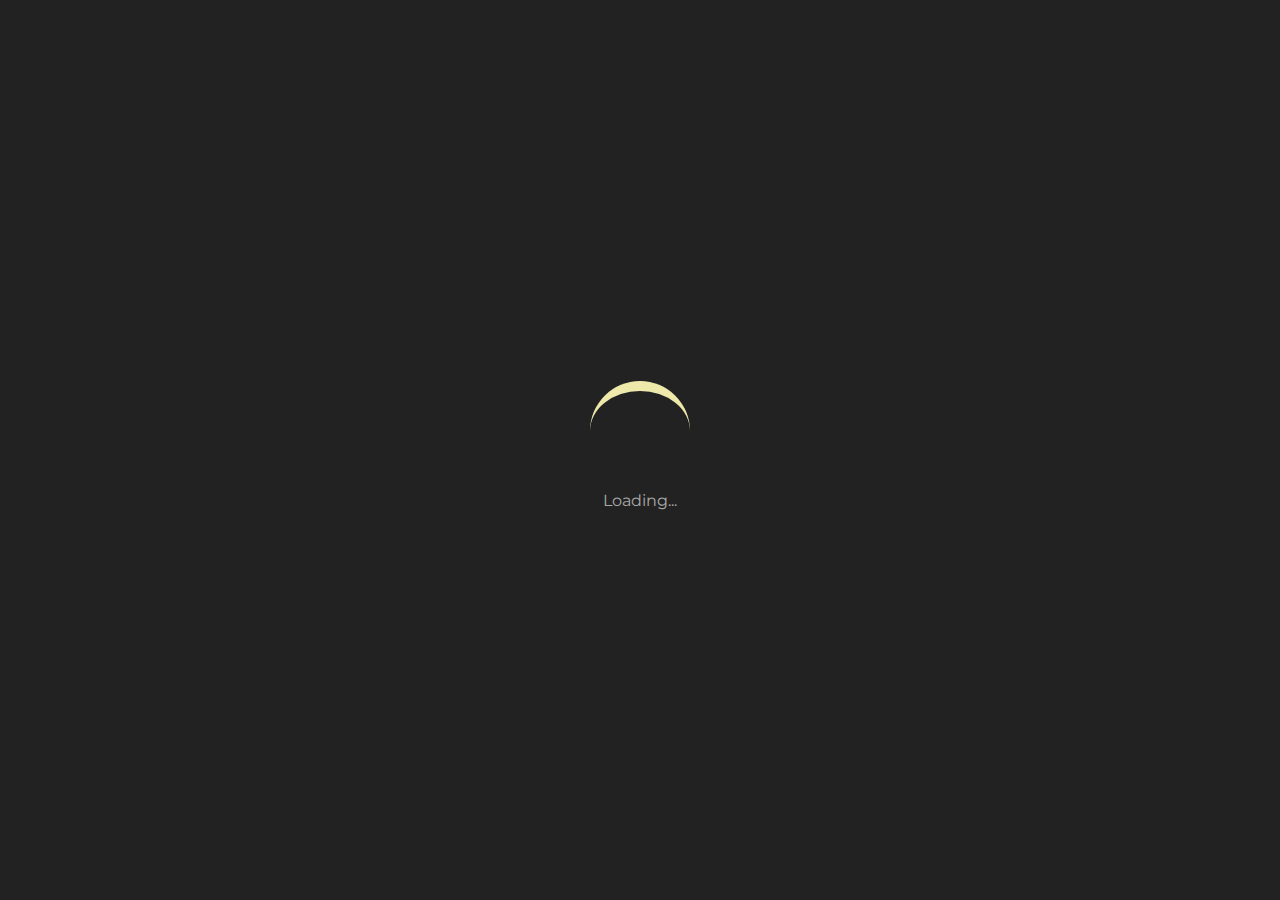
==== commit 3b922bd0: "completed the project" ====
--- a/index.html
+++ b/index.html
@@ -773,7 +773,7 @@
         <main class="search">
             <div class="search-content">
                 <section class="category">
-                    <h2><span id="searchToHomeBtn">Home</span> > Search Result for <span id="searched"></span>
+                    <h2><span id="backHomeBtn">Home</span> > Search Result for <span id="searched"></span>
                     </h2>
                     <div class="movies" id="searchDiv">
                         <div class="movieSum">
@@ -898,6 +898,128 @@
                         </div>
                     </div>
                 </section>
+            </div>
+        </main>
+
+        <main class="details">
+            <div class="details-content">
+                <h2>
+                    <span id="backHomeBtn" onclick="goBackHome()">Home</span> > "<span id="details-title"></span>"
+                </h2>
+                <div class="trailer">
+                    <iframe src=""
+                        allow="accelerometer; autoplay; clipboard-write; encrypted-media; gyroscope; picture-in-picture"
+                        allowfullscreen frameborder="0">
+                    </iframe>
+                </div>
+                <div class="trailer-info">
+                    <div class="trailer-primary-info">
+                        <div class="trailer-primary-info-left">
+                            <p id="trailer-title" class="heavy">Title</p>
+                            <p id="trailer-date">Date</p>
+                        </div>
+                        <div class="trailer-primary-info-right">
+                            <p id="trailer-rating" class="heavy">Rating</p>
+                        </div>
+                    </div>
+                    <div class="trailer-secondary-info">
+                        <p id="trailer-overview">
+                            Lorem ipsum dolor sit amet consectetur adipisicing elit. Ea ullam alias
+                            consequatur quia ipsum obcaecati fugiat quis consectetur ad inventore.
+                        </p>
+                        <p id="trailer-genre" class="heavy"><small>Genre1 || Genre2</small></p>
+                    </div>
+                </div>
+                <div class="trailer-starring">
+                    <h2>Starring :</h2>
+                    <div class="starring movies">
+                        <div class="cast">
+                            <img src="./media/Images/noImage.jpg" alt="">
+                            <p>Real Name AS Character Name</p>
+                        </div>
+                        <div class="cast">
+                            <img src="./media/Images/noImage.jpg" alt="">
+                            <p>Real Name AS Character Name</p>
+                        </div>
+                        <div class="cast">
+                            <img src="./media/Images/noImage.jpg" alt="">
+                            <p>Real Name AS Character Name</p>
+                        </div>
+                        <div class="cast">
+                            <img src="./media/Images/noImage.jpg" alt="">
+                            <p>Real Name AS Character Name</p>
+                        </div>
+                        <div class="cast">
+                            <img src="./media/Images/noImage.jpg" alt="">
+                            <p>Real Name AS Character Name</p>
+                        </div>
+                        <div class="cast">
+                            <img src="./media/Images/noImage.jpg" alt="">
+                            <p>Real Name AS Character Name</p>
+                        </div>
+                        <div class="cast">
+                            <img src="./media/Images/noImage.jpg" alt="">
+                            <p>Real Name AS Character Name</p>
+                        </div>
+                        <div class="cast">
+                            <img src="./media/Images/noImage.jpg" alt="">
+                            <p>Real Name AS Character Name</p>
+                        </div>
+                        <div class="cast">
+                            <img src="./media/Images/noImage.jpg" alt="">
+                            <p>Real Name AS Character Name</p>
+                        </div>
+                        <div class="cast">
+                            <img src="./media/Images/noImage.jpg" alt="">
+                            <p>Real Name AS Character Name</p>
+                        </div>
+                    </div>
+                </div>
+                <div class="trailer-recommendations">
+                    <h2>Recommedations</h2>
+                    <div class="recommendations movies">
+                        <div class="movieSum">
+                            <img src="./media/Images/noImage.jpg" alt="">
+                            <p>Movie / TV Show Name</p>
+                        </div>
+                        <div class="movieSum">
+                            <img src="./media/Images/noImage.jpg" alt="">
+                            <p>Movie / TV Show Name</p>
+                        </div>
+                        <div class="movieSum">
+                            <img src="./media/Images/noImage.jpg" alt="">
+                            <p>Movie / TV Show Name</p>
+                        </div>
+                        <div class="movieSum">
+                            <img src="./media/Images/noImage.jpg" alt="">
+                            <p>Movie / TV Show Name</p>
+                        </div>
+                        <div class="movieSum">
+                            <img src="./media/Images/noImage.jpg" alt="">
+                            <p>Movie / TV Show Name</p>
+                        </div>
+                        <div class="movieSum">
+                            <img src="./media/Images/noImage.jpg" alt="">
+                            <p>Movie / TV Show Name</p>
+                        </div>
+                        <div class="movieSum">
+                            <img src="./media/Images/noImage.jpg" alt="">
+                            <p>Movie / TV Show Name</p>
+                        </div>
+                        <div class="movieSum">
+                            <img src="./media/Images/noImage.jpg" alt="">
+                            <p>Movie / TV Show Name</p>
+                        </div>
+                        <div class="movieSum">
+                            <img src="./media/Images/noImage.jpg" alt="">
+                            <p>Movie / TV Show Name</p>
+                        </div>
+                        <div class="movieSum">
+                            <img src="./media/Images/noImage.jpg" alt="">
+                            <p>Movie / TV Show Name</p>
+                        </div>
+                    </div>
+                </div>
             </div>
         </main>
 
@@ -940,17 +1062,19 @@
     <script type="module" src="./scripts/fetch-movie.js"></script>
     <script type="module" src="./scripts/search.js"></script>
     <script>
-
         // To make the main body to display
         function original() {
             document.querySelector(".loader").style.display = "none";
             document.querySelector(".body").style.display = "unset";
-            // document.querySelector('#search').style.display = 'unset'
+            document.querySelector('.search').style.display = "none"
+            document.querySelector('.details').style.display = "none"
         }
+
         setTimeout(original, 4000);
-        // setTimeout(original, 500);
+        // setTimeout(original, 10);
     </script>
     <script src="./scripts/dark-light-mode.js"></script>
+    <!-- <script src="./scripts/details.js"></script> -->
     <script src="./scripts/back.js"></script>
 
 
--- a/styles/main.css
+++ b/styles/main.css
@@ -1,3 +1,8 @@
+@font-face {
+    font-family: font1;
+    src: url('../media/fonts/Montserrat-VariableFont_wght.ttf') format('truetype');
+}
+
 :root {
     --main-bg-color: #111;
     --bg-shades: #444;
@@ -5,14 +10,14 @@
     --searchBorder-focus-color: white;
     --searchBorder-color: #777;
     --title-color: white;
-
+    --details-shade: #222;
 }
 
 * {
     margin: 0;
     padding: 0;
     box-sizing: border-box;
-    font-family: "Montserrat", sans-serif;
+    font-family: font1, "Montserrat", sans-serif;
     border: none;
     outline: none;
     text-decoration: none;
@@ -228,9 +233,9 @@
     font-size: 1.3rem;
 }
 
-.search .search-content .category h2 #searchToHomeBtn {
-    color: #3636b8;
-    cursor: pointer;
+#backHomeBtn {
+    color: #3636b8 !important;
+    cursor: pointer !important;
 }
 
 .search .search-content .category .movies {
@@ -266,9 +271,175 @@
     font-size: .9rem;
 }
 
-/* -------------END OF SEARCH DIV-------------------- */
-
-/* ---------------STYLING THE FOOTER-------------- */
+/* ------------- END OF SEARCH DIV ------------ */
+
+/* ---------------- DETAILS DIV --------------- */
+
+.details {
+    background: var(--main-bg-color);
+    /* min-height: 70vh; */
+    display: flex;
+    flex-direction: column;
+    justify-content: center;
+    align-items: center;
+    padding: 1rem 0;
+}
+
+.details .details-content {
+    color: var(--main-text-color);
+    background: var(--details-shade);
+    display: flex;
+    flex-direction: column;
+    align-items: center;
+    width: 95%;
+    max-width: 85%;
+    height: 100%;
+    padding: .3rem .5rem;
+    border-radius: 20px;
+}
+
+.details .details-content h2 {
+    width: 100%;
+    max-width: 1100px;
+    padding: 15px;
+    padding-bottom: 0;
+    /* font-size: 1.3rem; */
+}
+
+.details .details-content .trailer {
+    width: 100%;
+    max-width: 1100px;
+    aspect-ratio: 16 / 9;
+    /* margin: 10px; */
+}
+
+.details .details-content .trailer iframe {
+    width: 100%;
+    height: 100%;
+    border: none;
+    border-radius: 10px;
+}
+
+.details .details-content .trailer-info {
+    /* background-color: #444; */
+    display: flex;
+    flex-direction: column;
+    align-items: center;
+    justify-content: center;
+    width: 100%;
+    max-width: 1200px;
+    padding: 10px;
+
+}
+
+.details .details-content .trailer-info>div {
+    width: 100%;
+    /* background-color: #222; */
+    border-radius: 10px;
+    margin: 2px 0;
+    /* padding: 5px 20px; */
+}
+
+.details .details-content .trailer-info .trailer-primary-info {
+    display: flex;
+    justify-content: space-between;
+}
+
+.details .details-content .trailer-info .trailer-primary-info>div {
+    display: flex;
+    flex-direction: column;
+    /* background: green; */
+    justify-content: center;
+    padding: 5px 10px;
+    /* height: 4rem; */
+}
+
+.details .details-content .trailer-info .trailer-secondary-info>p {
+
+    padding: 5px 10px;
+}
+
+.details .details-content .trailer-info .trailer-primary-info p,
+.details .details-content .trailer-info .trailer-secondary-info p {
+    margin: 5px 0;
+}
+
+.details .details-content .trailer-info .heavy {
+    font-weight: 800;
+}
+
+.details .details-content .trailer-info .trailer-primary-info .trailer-primary-info-right {
+    min-width: 20%;
+    border-left: 1px solid var(--main-text-color);
+    display: flex;
+    align-items: center;
+}
+
+.details .details-content>div {
+    display: flex;
+    width: 100%;
+    max-width: 1200px;
+    flex-direction: column;
+    padding: 1rem;
+}
+
+.details .details-content h2 {
+    margin-bottom: .2rem;
+    font-size: 1.3rem;
+}
+
+.details .details-content>div .movies {
+    display: flex;
+    flex-direction: row;
+    column-gap: 30px;
+}
+
+.details .details-content .trailer-starring .movies {
+    overflow-x: auto;
+    overflow-y: hidden;
+    padding-bottom: 30px;
+
+}
+
+.details .details-content .trailer-recommendations .movies {
+
+    flex-wrap: wrap;
+    /* justify-content: space-evenly; */
+    align-items: flex-start;
+}
+
+.details .details-content>div .movies>div {
+    /* width: 100%; */
+    /* height: 100%; */
+    display: flex;
+    flex-direction: column;
+}
+
+.details .details-content .trailer-recommendations .movies .movieSum {
+    flex: 0 0 8.5rem;
+    margin-bottom: 1rem;
+    aspect-ratio: 9 / 16;
+}
+
+
+.details .details-content>div .movies>div img {
+    max-width: none;
+    height: 13rem;
+    margin-bottom: 10px;
+    max-height: 100%;
+    border-radius: 10px;
+}
+
+.details .details-content>div .movies>div p {
+    font-size: .9rem;
+}
+
+
+
+
+/* ------------ END OF DETAILS DIV ------------ */
+
+/* ------------ STYLING THE FOOTER ------------ */
 .footer {
     background: #222;
     display: flex;
@@ -422,6 +593,29 @@
         font-size: .8rem;
     }
 
+    /* .details div */
+    .details .details-content h2 {
+        font-size: 1.2rem;
+    }
+
+    .details .details-content div .movies {
+        column-gap: 20px;
+        row-gap: 20px;
+    }
+
+    .details .details-content .trailer-recommendations .movies .movieSum {
+        flex: 0 0 6.1rem;
+        /* aspect-ratio: 9 / 16; */
+    }
+
+    .details .details-content div .movies div img {
+        height: 10rem;
+    }
+
+    .details .details-content div .movies .movieSum p {
+        font-size: .8rem;
+    }
+
     /* footer */
     .footer {
         font-size: .8rem;
@@ -441,6 +635,14 @@
     .search .search-content .category .movies .movieSum img {
         height: 8.4rem;
     }
+
+    .details .details-content .trailer-recommendations .movies .movieSum {
+        flex: 0 0 4.7rem;
+    }
+
+    .details .details-content div .movies div img {
+        height: 8.4rem;
+    }
 }
 
 /* For 720px */
@@ -531,6 +733,33 @@
     }
 
     .search .search-content .category .movies .movieSum img {
+        height: 8.2rem;
+        margin-bottom: 4px;
+    }
+
+    /* .details div */
+    .details .details-content {
+        width: 100%;
+    }
+
+    .details .details-content>div {
+        padding: .3rem 1rem;
+    }
+
+    .details .details-content h2 {
+        font-size: .95rem;
+        margin-bottom: .39rem;
+    }
+
+    .details .details-content div .movies {
+        column-gap: 10px;
+    }
+
+    .details .details-content .trailer-recommendations .movies .movieSum {
+        flex: 0 0 4.6rem;
+    }
+
+    .details .details-content div .movies div img {
         height: 8.2rem;
         margin-bottom: 4px;
     }
